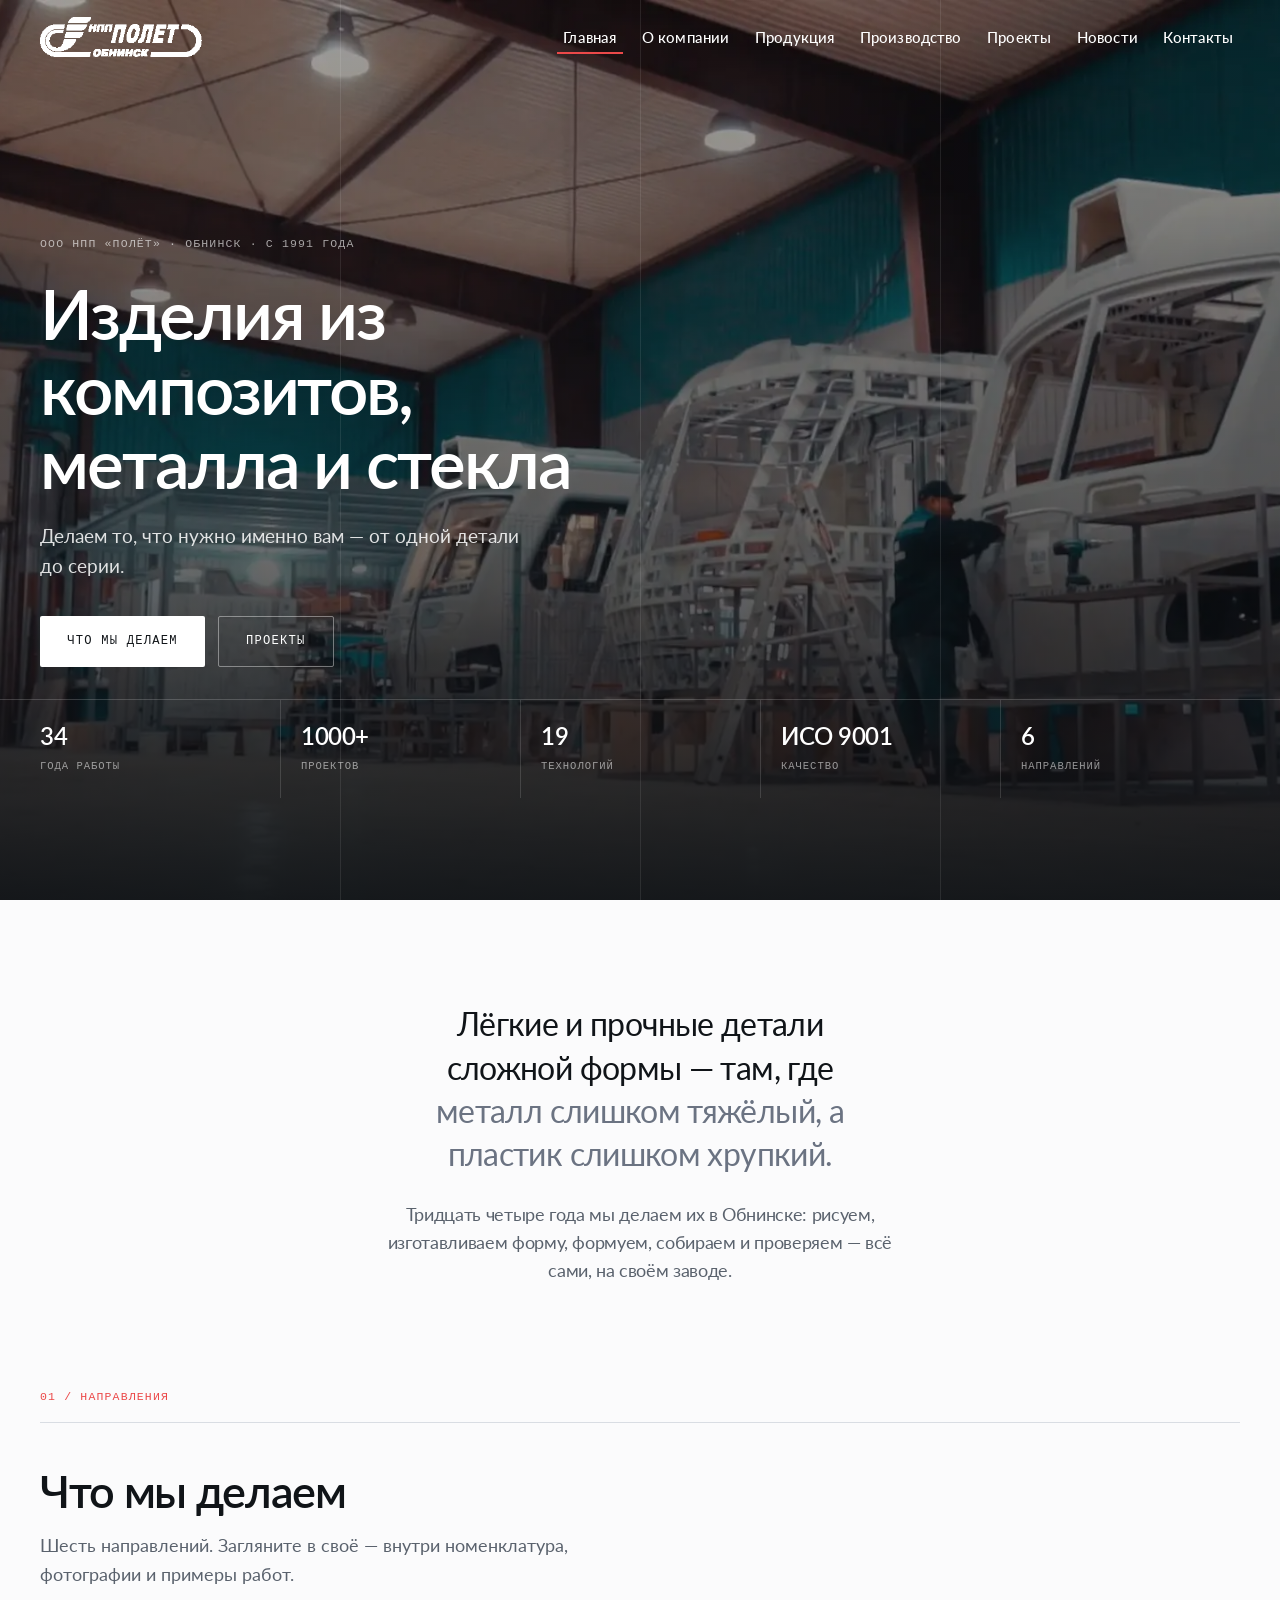
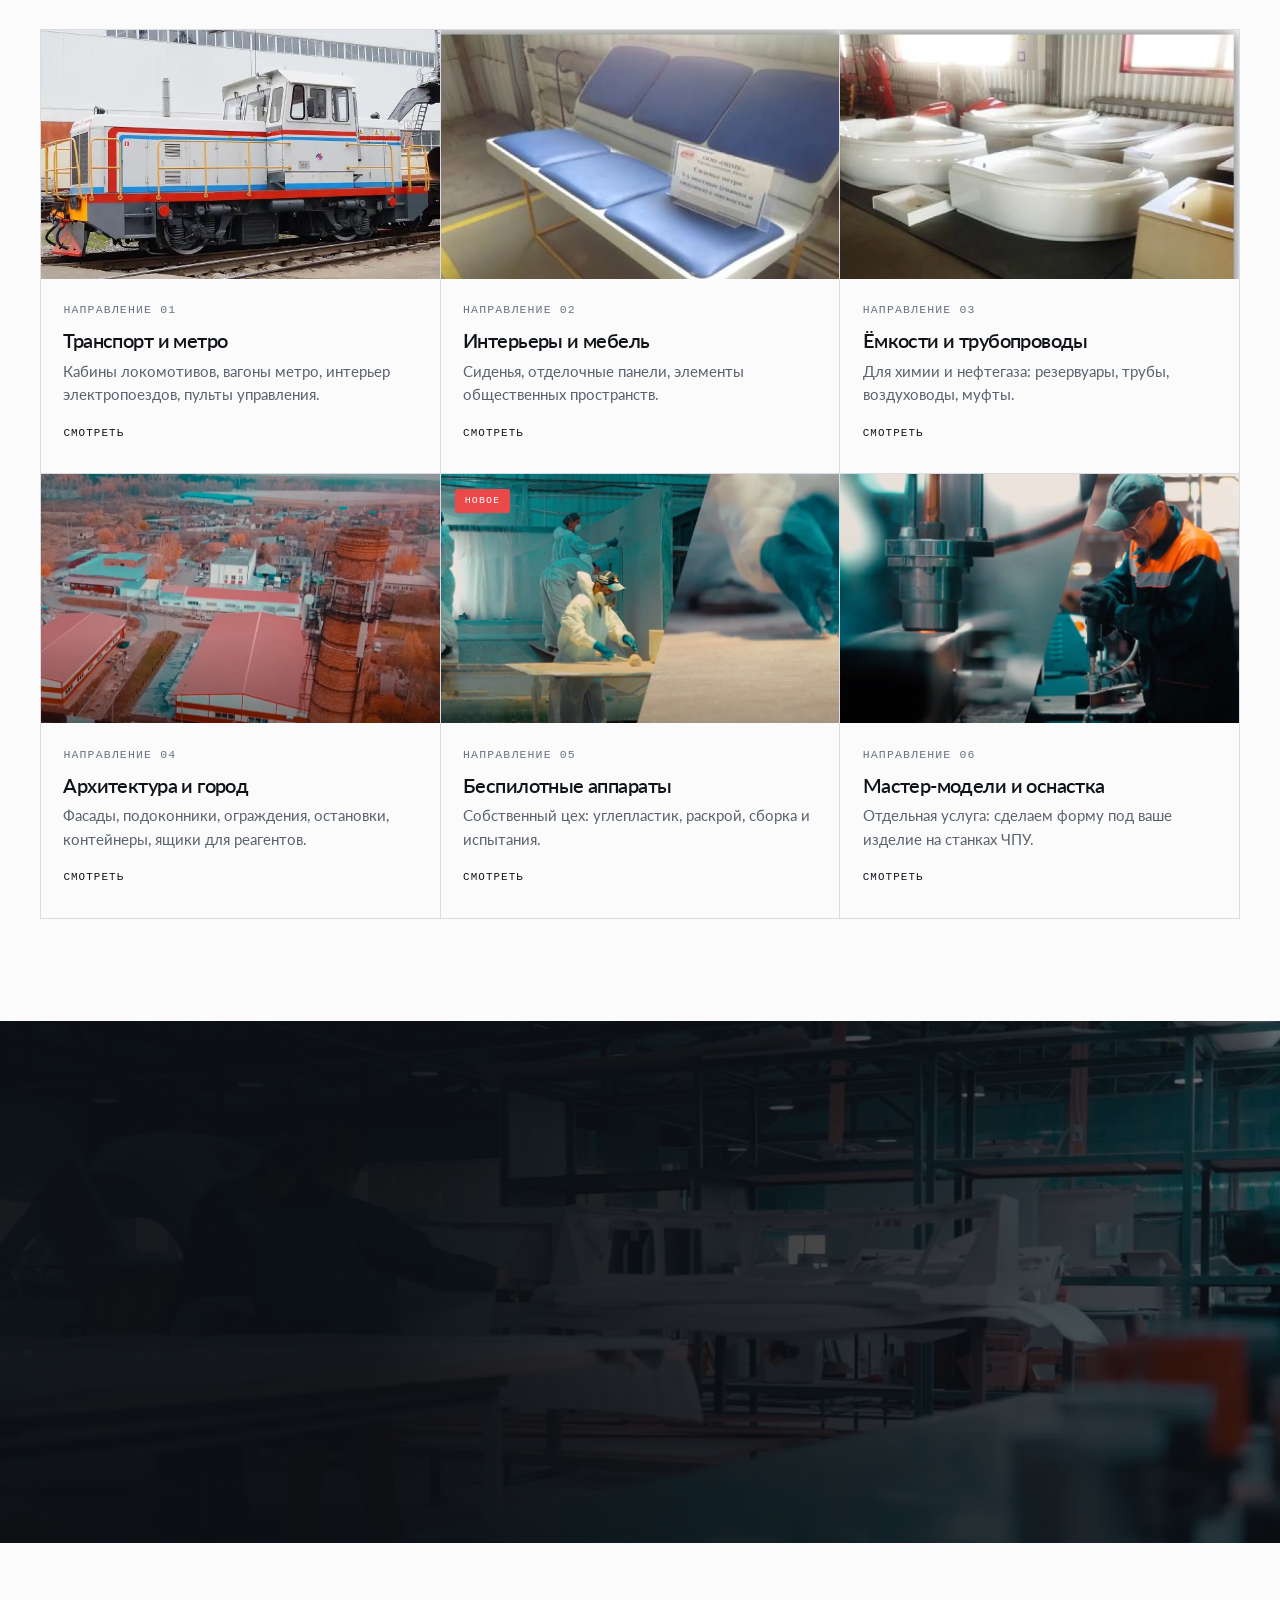
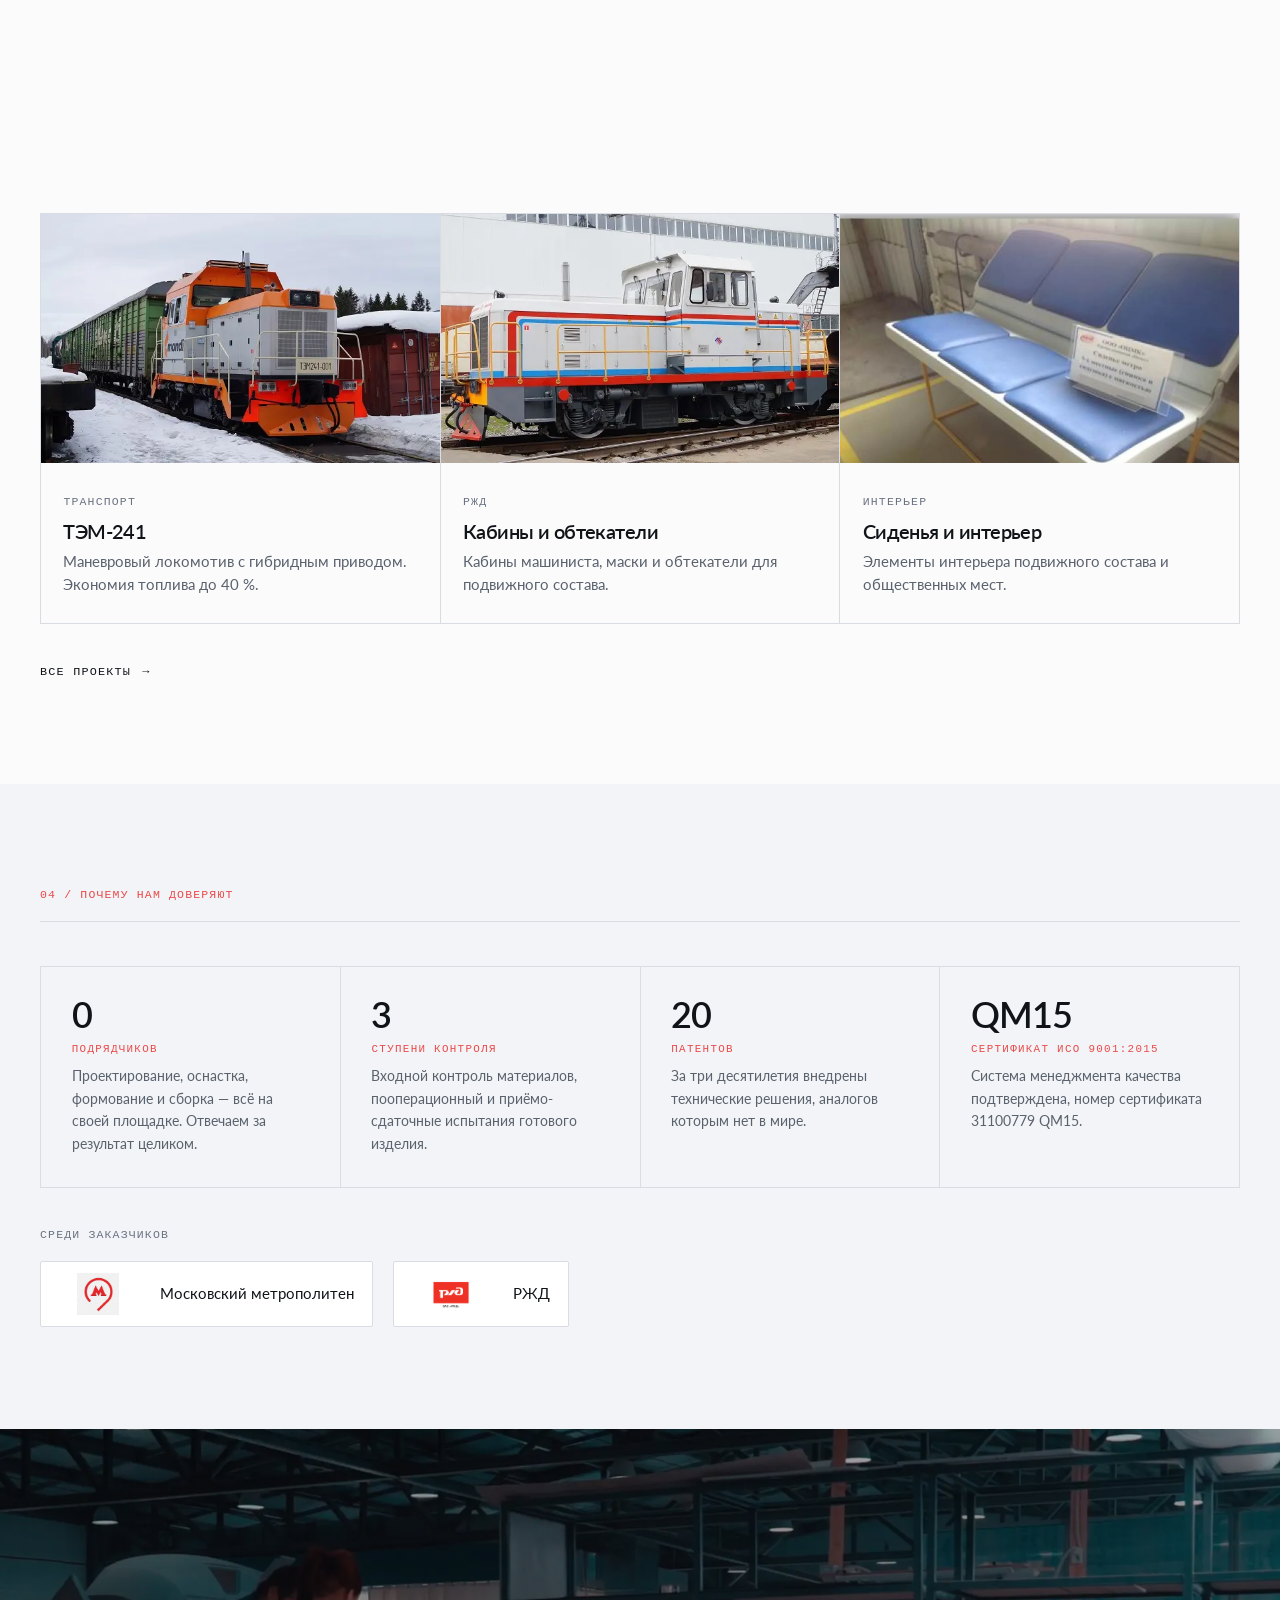
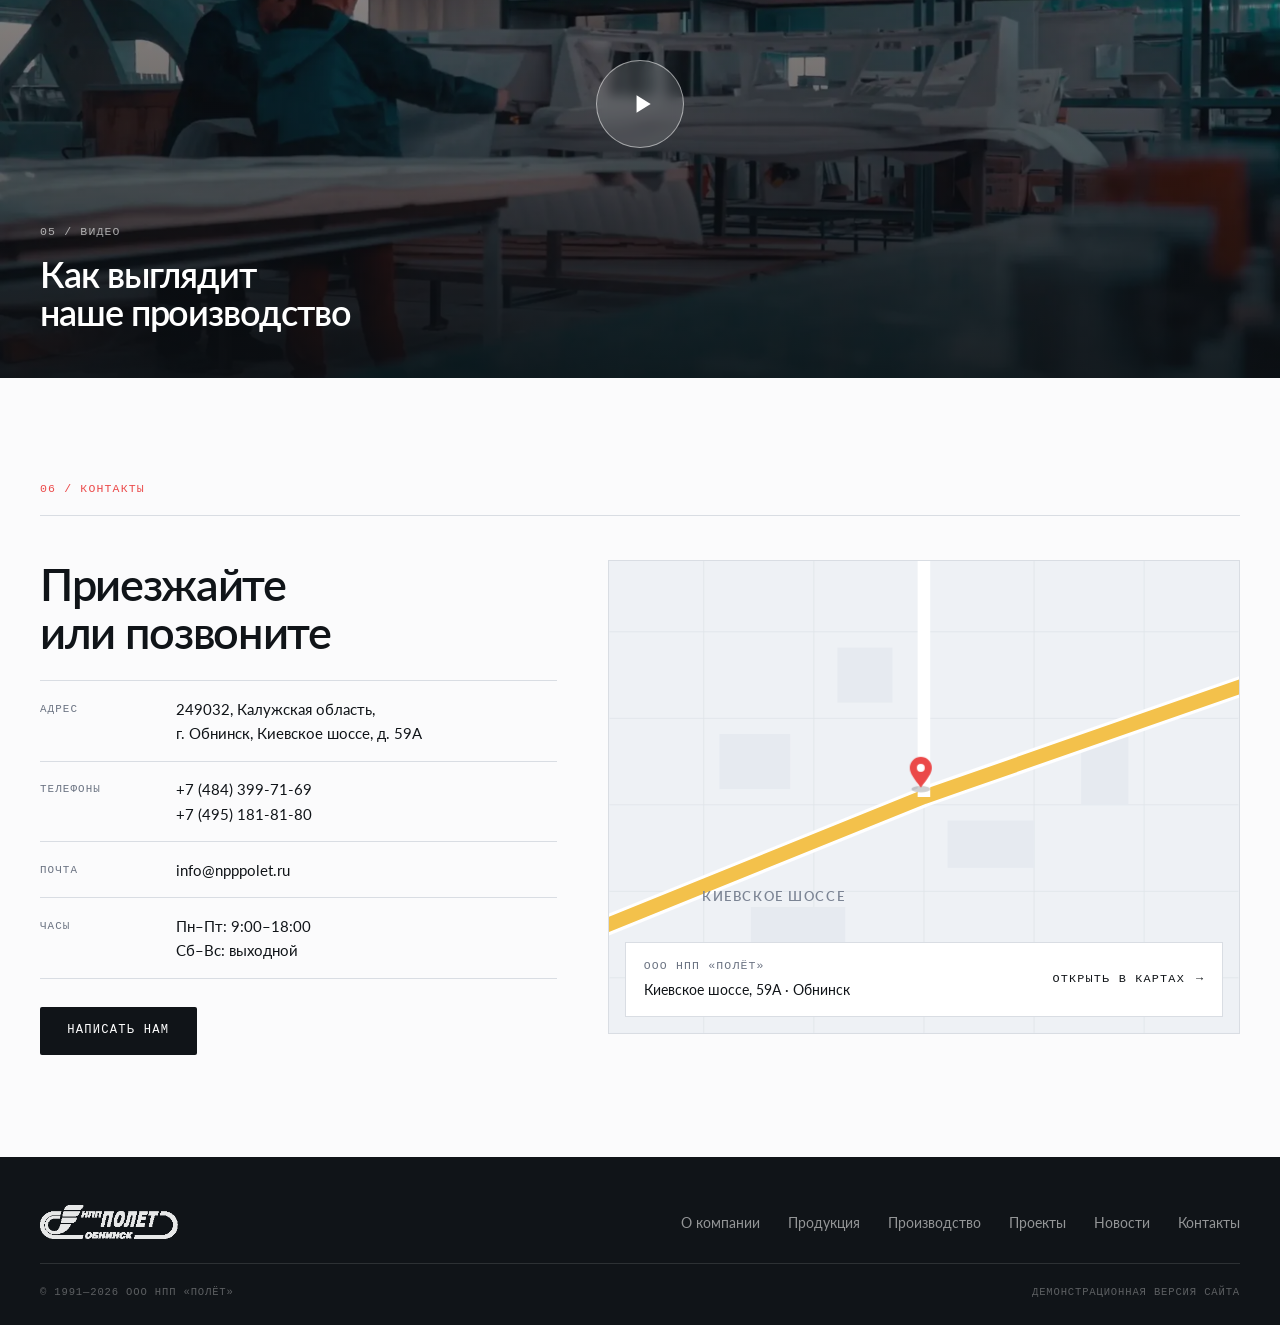
==== index.html @ 893010b5 "Демонстрационная версия сайта ГП «ПОЛЁТ» Семь статических страниц в едином визуальном языке: главная" ====
<!DOCTYPE html>
<html lang="ru">
<head>
<meta charset="UTF-8">
<meta name="viewport" content="width=device-width, initial-scale=1">
<title>ГП «ПОЛЁТ» — изделия из композитов, металла и стекла</title>
<meta name="description" content="ООО НПП «ПОЛЁТ», Обнинск. Разработка и производство изделий из композиционных материалов, металла и стекла с 1991 года. Полный цикл на собственной площадке, ИСО 9001:2015.">
<link rel="icon" href="assets/img/logo.png">
<link rel="stylesheet" href="site.css">
</head>
<body>

<header class="hdr">
    <div class="hdr-in">
        <a href="index.html" class="hdr-logo"><img src="assets/img/logo.png" alt="ПОЛЁТ"></a>
        <nav class="nav" aria-label="Основная навигация">
            <ul>
                <li><a href="index.html" class="is-active">Главная</a></li>
                <li><a href="about.html">О компании</a></li>
                <li><a href="catalog.html">Продукция</a></li>
                <li><a href="production.html">Производство</a></li>
                <li><a href="projects.html">Проекты</a></li>
                <li><a href="news.html">Новости</a></li>
                <li><a href="contacts.html">Контакты</a></li>
            </ul>
        </nav>
        <button class="burger" aria-label="Открыть меню" aria-expanded="false"><span></span><span></span><span></span></button>
    </div>
</header>
<nav class="mobile-nav" aria-label="Мобильная навигация">
    <a href="index.html" class="is-active">Главная</a>
    <a href="about.html">О компании</a>
    <a href="catalog.html">Продукция</a>
    <a href="production.html">Производство</a>
    <a href="projects.html">Проекты</a>
    <a href="news.html">Новости</a>
    <a href="contacts.html">Контакты</a>
</nav>

<!-- ПЕРВЫЙ ЭКРАН -->
<section class="hero">
    <div class="hero-media">
        <picture>
            <source srcset="img/shop-cabs@sm.webp" media="(max-width: 700px)" type="image/webp">
            <source srcset="img/shop-cabs.webp" type="image/webp">
            <img src="img/shop-cabs.jpg" alt="Цех ГП ПОЛЁТ: кабины локомотивов на сборке" width="1920" height="1009">
        </picture>
    </div>
    <div class="hero-grid" aria-hidden="true"><div class="shell"><i></i><i></i><i></i><i></i></div></div>

    <div class="shell hero-body">
        <span class="mono rv in">ООО НПП «ПОЛЁТ» · Обнинск · с 1991 года</span>
        <h1 class="rv in rv-1">Изделия из композитов, металла и стекла</h1>
        <p class="rv in rv-2">Делаем то, что нужно именно вам — от одной детали до серии.</p>
        <div class="hero-cta rv in rv-3">
            <a href="catalog.html" class="btn btn-w">Что мы делаем</a>
            <a href="projects.html" class="btn btn-wo">Проекты</a>
        </div>
    </div>

    <div class="spec">
        <div class="shell">
            <div class="spec-cell"><b>34</b><span>года работы</span></div>
            <div class="spec-cell"><b>1000+</b><span>проектов</span></div>
            <div class="spec-cell"><b>19</b><span>технологий</span></div>
            <div class="spec-cell"><b>ИСО 9001</b><span>качество</span></div>
            <div class="spec-cell"><b>6</b><span>направлений</span></div>
        </div>
    </div>
</section>

<!-- ВСТУПЛЕНИЕ -->
<section class="intro">
    <div class="shell">
        <p class="rv">Лёгкие и прочные детали сложной формы — там, где <em>металл слишком тяжёлый, а пластик слишком хрупкий.</em></p>
        <p class="sub rv rv-1">Тридцать четыре года мы делаем их в Обнинске: рисуем, изготавливаем форму, формуем, собираем и проверяем — всё сами, на своём заводе.</p>
    </div>
</section>

<!-- НАПРАВЛЕНИЯ -->
<section id="what" style="padding-top:0">
    <div class="shell">
        <div class="sec-label rv"><b>01 / НАПРАВЛЕНИЯ</b></div>
        <h2 class="h-sec rv">Что мы делаем</h2>
        <p class="lede rv rv-1" style="margin-bottom:clamp(1.75rem,3.5vw,2.5rem)">Шесть направлений. Загляните в своё — внутри номенклатура, фотографии и примеры работ.</p>

        <div class="tiles rv rv-2">
            <a href="catalog.html#transport" class="tile">
                <figure><img src="img/teplovoz2.webp" alt="Кабина локомотива" loading="lazy" width="600" height="399"></figure>
                <div class="body">
                    <span class="mono">Направление 01</span>
                    <h3>Транспорт и метро</h3>
                    <p>Кабины локомотивов, вагоны метро, интерьер электропоездов, пульты управления.</p>
                    <span class="go">Смотреть</span>
                </div>
            </a>

            <a href="catalog.html#interior" class="tile">
                <figure><img src="img/seats.webp" alt="Композитные сиденья" loading="lazy" width="1200" height="805"></figure>
                <div class="body">
                    <span class="mono">Направление 02</span>
                    <h3>Интерьеры и мебель</h3>
                    <p>Сиденья, отделочные панели, элементы общественных пространств.</p>
                    <span class="go">Смотреть</span>
                </div>
            </a>

            <a href="catalog.html#tanks" class="tile">
                <figure><img src="img/tanks.webp" alt="Ёмкости из стеклопластика" loading="lazy" width="1200" height="805"></figure>
                <div class="body">
                    <span class="mono">Направление 03</span>
                    <h3>Ёмкости и трубопроводы</h3>
                    <p>Для химии и нефтегаза: резервуары, трубы, воздуховоды, муфты.</p>
                    <span class="go">Смотреть</span>
                </div>
            </a>

            <a href="catalog.html#architecture" class="tile">
                <figure><img src="img/plant-aerial.webp" alt="Городская инфраструктура" loading="lazy" width="1920" height="1021"></figure>
                <div class="body">
                    <span class="mono">Направление 04</span>
                    <h3>Архитектура и город</h3>
                    <p>Фасады, подоконники, ограждения, остановки, контейнеры, ящики для реагентов.</p>
                    <span class="go">Смотреть</span>
                </div>
            </a>

            <a href="catalog.html#uav" class="tile">
                <figure>
                    <span class="tile-mark">Новое</span>
                    <img src="img/layup.webp" alt="Производство БПЛА из углепластика" loading="lazy" width="1920" height="1022">
                </figure>
                <div class="body">
                    <span class="mono">Направление 05</span>
                    <h3>Беспилотные аппараты</h3>
                    <p>Собственный цех: углепластик, раскрой, сборка и испытания.</p>
                    <span class="go">Смотреть</span>
                </div>
            </a>

            <a href="catalog.html#tooling" class="tile">
                <figure><img src="img/worker-cnc.webp" alt="Изготовление оснастки на станке ЧПУ" loading="lazy" width="1920" height="1029"></figure>
                <div class="body">
                    <span class="mono">Направление 06</span>
                    <h3>Мастер-модели и оснастка</h3>
                    <p>Отдельная услуга: сделаем форму под ваше изделие на станках ЧПУ.</p>
                    <span class="go">Смотреть</span>
                </div>
            </a>
        </div>
    </div>
</section>

<!-- ПРОИЗВОДСТВО -->
<section class="band">
    <div class="band-media"><img src="img/shop-wide.webp" alt="Производственный цех" loading="lazy" width="1920" height="1029"></div>
    <div class="shell">
        <span class="mono rv">02 / Производство</span>
        <h2 class="rv rv-1">Всё делаем сами, на одной площадке</h2>
        <p class="rv rv-2">От эскиза до готового изделия — без подрядчиков на промежуточных этапах. Поэтому за сроки и качество отвечаем целиком.</p>
        <div class="rv rv-3"><a href="production.html" class="btn btn-w">Как мы производим</a></div>
    </div>
</section>

<!-- ПРОЕКТЫ -->
<section id="projects">
    <div class="shell">
        <div class="sec-label rv"><b>03 / ПРОЕКТЫ</b></div>
        <h2 class="h-sec rv" style="margin-bottom:clamp(1.75rem,3.5vw,2.5rem)">Что уже сделано</h2>

        <div class="work rv rv-1">
            <a href="projects.html#tem241">
                <figure><img src="img/teplovoz.webp" alt="Маневровый тепловоз ТЭМ-241" loading="lazy" width="600" height="399"></figure>
                <div class="body"><span class="mono">Транспорт</span><h3>ТЭМ-241</h3><p>Маневровый локомотив с гибридным приводом. Экономия топлива до 40 %.</p></div>
            </a>
            <a href="projects.html#cabins">
                <figure><img src="img/teplovoz2.webp" alt="Кабина машиниста" loading="lazy" width="600" height="399"></figure>
                <div class="body"><span class="mono">РЖД</span><h3>Кабины и обтекатели</h3><p>Кабины машиниста, маски и обтекатели для подвижного состава.</p></div>
            </a>
            <a href="projects.html#interior">
                <figure><img src="img/seats.webp" alt="Сиденья и интерьер" loading="lazy" width="1200" height="805"></figure>
                <div class="body"><span class="mono">Интерьер</span><h3>Сиденья и интерьер</h3><p>Элементы интерьера подвижного состава и общественных мест.</p></div>
            </a>
        </div>

        <div style="margin-top:2rem" class="rv rv-2"><a href="projects.html" class="arrow-link">Все проекты <span class="a">→</span></a></div>
    </div>
</section>

<!-- ДОВЕРИЕ -->
<section class="trust">
    <div class="shell">
        <div class="sec-label rv"><b>04 / ПОЧЕМУ НАМ ДОВЕРЯЮТ</b></div>
        <div class="trust-grid rv rv-1">
            <div class="trust-item">
                <b>0</b>
                <h4>подрядчиков</h4>
                <p>Проектирование, оснастка, формование и сборка — всё на своей площадке. Отвечаем за результат целиком.</p>
            </div>
            <div class="trust-item">
                <b>3</b>
                <h4>ступени контроля</h4>
                <p>Входной контроль материалов, пооперационный и приёмо-сдаточные испытания готового изделия.</p>
            </div>
            <div class="trust-item">
                <b>20</b>
                <h4>патентов</h4>
                <p>За три десятилетия внедрены технические решения, аналогов которым нет в мире.</p>
            </div>
            <div class="trust-item">
                <b>QM15</b>
                <h4>сертификат ИСО 9001:2015</h4>
                <p>Система менеджмента качества подтверждена, номер сертификата 31100779 QM15.</p>
            </div>
        </div>

        <div class="partners rv rv-2">
            <span class="mono">Среди заказчиков</span>
            <div class="partner"><img src="assets/img/metro.jpeg" alt="Московский метрополитен"><span>Московский метрополитен</span></div>
            <div class="partner"><img src="assets/img/rjdlogo.png" alt="РЖД"><span>РЖД</span></div>
        </div>
    </div>
</section>

<!-- ВИДЕО -->
<section class="reel" id="reel">
    <div class="reel-frame">
        <img src="img/shop-wide.webp" alt="Производственный цех ГП ПОЛЁТ" loading="lazy" width="1920" height="1029">
    </div>
    <div class="reel-body">
        <div class="shell">
            <span class="mono">05 / Видео</span>
            <h2>Как выглядит наше производство</h2>
        </div>
    </div>
    <button class="reel-play" id="reelPlay" aria-label="Смотреть видео о производстве">
        <i><svg viewBox="0 0 24 24" aria-hidden="true"><path d="M7 4v16l13-8z"/></svg></i>
    </button>
</section>

<!-- КОНТАКТЫ -->
<section id="contacts">
    <div class="shell">
        <div class="sec-label rv"><b>06 / КОНТАКТЫ</b></div>
        <div class="contacts-grid">
            <div class="rv">
                <h2 class="h-sec" style="margin-bottom:1.5rem">Приезжайте<br>или позвоните</h2>
                <dl class="contact-list">
                    <div class="contact-row"><dt>Адрес</dt><dd>249032, Калужская область,<br>г. Обнинск, Киевское шоссе, д. 59А</dd></div>
                    <div class="contact-row"><dt>Телефоны</dt><dd><a href="tel:+74843997169">+7 (484) 399-71-69</a><br><a href="tel:+74951818180">+7 (495) 181-81-80</a></dd></div>
                    <div class="contact-row"><dt>Почта</dt><dd><a href="mailto:info@npppolet.ru">info@npppolet.ru</a></dd></div>
                    <div class="contact-row"><dt>Часы</dt><dd>Пн–Пт: 9:00–18:00<br>Сб–Вс: выходной</dd></div>
                </dl>
                <a href="contacts.html" class="btn btn-k">Написать нам</a>
            </div>

            <div class="map rv rv-1">
                <svg viewBox="0 0 800 600" role="img" aria-label="Схема проезда: Обнинск, Киевское шоссе, 59А">
                    <rect width="800" height="600" fill="#eef1f5"/>
                    <g stroke="#dfe4ea" stroke-width="1">
                        <path d="M0 90h800M0 200h800M0 310h800M0 420h800M0 530h800"/>
                        <path d="M120 0v600M260 0v600M400 0v600M540 0v600M680 0v600"/>
                    </g>
                    <g fill="#e6eaf0">
                        <rect x="140" y="220" width="90" height="70"/>
                        <rect x="290" y="110" width="70" height="70"/>
                        <rect x="430" y="330" width="110" height="60"/>
                        <rect x="600" y="220" width="60" height="90"/>
                        <rect x="180" y="440" width="120" height="60"/>
                    </g>
                    <path d="M-20 470 L 400 300 L 830 150" fill="none" stroke="#ffffff" stroke-width="26"/>
                    <path d="M-20 470 L 400 300 L 830 150" fill="none" stroke="#f3c14b" stroke-width="18"/>
                    <path d="M400 0 L 400 300" fill="none" stroke="#ffffff" stroke-width="16"/>
                    <text x="118" y="432" fill="#7b8494" font-family="Lato, Arial, sans-serif" font-size="16" font-weight="600" letter-spacing="2">КИЕВСКОЕ ШОССЕ</text>
                    <g transform="translate(396,286)">
                        <g class="map-pin">
                            <ellipse cx="0" cy="4" rx="12" ry="4" fill="rgba(16,20,24,.2)"/>
                            <path d="M0 2C-9-10-14-16-14-23a14 14 0 1 1 28 0c0 7-5 13-14 25z" fill="#eb4949"/>
                            <circle cx="0" cy="-23" r="5" fill="#fff"/>
                        </g>
                    </g>
                </svg>

                <div class="map-card">
                    <p>
                        <span class="mono">ООО НПП «ПОЛЁТ»</span>
                        Киевское шоссе, 59А · Обнинск
                    </p>
                    <a class="arrow-link" href="https://yandex.ru/maps/?text=Обнинск%20Киевское%20шоссе%2059А" target="_blank" rel="noopener">Открыть в картах <span class="a">→</span></a>
                </div>
            </div>
        </div>
    </div>
</section>

<footer class="foot">
    <div class="shell">
        <div class="foot-top">
            <a href="index.html" class="foot-logo"><img src="assets/img/logo.png" alt="ПОЛЁТ"></a>
            <nav class="foot-nav">
                <a href="about.html">О компании</a>
                <a href="catalog.html">Продукция</a>
                <a href="production.html">Производство</a>
                <a href="projects.html">Проекты</a>
                <a href="news.html">Новости</a>
                <a href="contacts.html">Контакты</a>
            </nav>
        </div>
        <div class="foot-bottom">
            <span>© 1991—2026 ООО НПП «ПОЛЁТ»</span>
            <span>Демонстрационная версия сайта</span>
        </div>
    </div>
</footer>

<script src="site.js"></script>
</body>
</html>
---- site.css ----
/* ==========================================================================
   ГП «ПОЛЁТ» — общие стили сайта
   Визуальный язык варианта D/F: светлая бумага, моноширинные подписи,
   линии в один пиксель вместо теней, чертёжная сетка поверх фотографий.
   ========================================================================== */

/* --- Шрифты локально, без Google Fonts --------------------------------- */
@font-face {
    font-family: 'Lato';
    src: url('assets/fonts/Lato-Regular.ttf') format('truetype');
    font-weight: 400;
    font-display: swap;
}
@font-face {
    font-family: 'Lato';
    src: url('assets/fonts/Lato-Medium.ttf') format('truetype');
    font-weight: 500;
    font-display: swap;
}
@font-face {
    font-family: 'Lato';
    src: url('assets/fonts/Lato-SemiBold.ttf') format('truetype');
    font-weight: 600;
    font-display: swap;
}

/* --- Токены ------------------------------------------------------------- */
:root {
    --ink:     #101418;
    --ink-2:   #5a626d;
    --ink-3:   #6b7382;
    --line:    #d9dde3;
    --line-2:  #eceef2;
    --paper:   #fbfbfc;
    --paper-2: #f2f4f7;
    --blue:    #0058b0;
    --red:     #eb4949;

    --mono: ui-monospace, 'SF Mono', 'Cascadia Mono', Consolas, 'Liberation Mono', monospace;
    --gap:   clamp(4rem, 8vw, 7rem);
    --shell: 1320px;
    --header-h: 76px;
}

/* --- Сброс -------------------------------------------------------------- */
*, *::before, *::after { margin: 0; padding: 0; box-sizing: border-box; }

html { -webkit-text-size-adjust: 100%; scroll-behavior: smooth; scroll-padding-top: calc(var(--header-h) + 1rem); }

body {
    font-family: 'Lato', -apple-system, 'Segoe UI', sans-serif;
    line-height: 1.6;
    color: var(--ink-2);
    background: var(--paper);
    overflow-x: hidden;
    -webkit-font-smoothing: antialiased;
}

img, svg, video { display: block; max-width: 100%; }
ul, ol { list-style: none; }
a { text-decoration: none; color: inherit; }
button, input, textarea, select { font: inherit; color: inherit; }
button { background: none; border: none; cursor: pointer; }

h1, h2, h3, h4 {
    font-family: 'Lato', -apple-system, 'Segoe UI', sans-serif;
    color: var(--ink); font-weight: 600; line-height: 1.08; letter-spacing: -.03em;
    overflow-wrap: break-word; hyphens: auto; text-wrap: balance;
}

:focus-visible { outline: 2px solid var(--blue); outline-offset: 3px; }

.shell { width: 100%; max-width: var(--shell); margin: 0 auto; padding: 0 clamp(1.25rem, 4vw, 2.5rem); }
.shell-narrow { max-width: 860px; }
section { padding: var(--gap) 0; }

/* --- Мелкие подписи ----------------------------------------------------- */
.mono { font-family: var(--mono); font-size: .72rem; letter-spacing: .1em; text-transform: uppercase; color: var(--ink-3); }

.sec-label {
    display: flex; align-items: center; gap: 1rem;
    padding-bottom: 1rem; margin-bottom: clamp(1.75rem,3.5vw,2.75rem);
    border-bottom: 1px solid var(--line);
}
.sec-label b { font-family: var(--mono); font-size: .72rem; letter-spacing: .1em; color: var(--red); font-weight: 400; }
.sec-label::after { content: ''; flex: 1; }

.h-sec { font-size: clamp(1.8rem, 3.5vw, 2.9rem); margin-bottom: 1rem; }
.lede { font-size: clamp(1.02rem, 1.4vw, 1.2rem); line-height: 1.6; max-width: 56ch; }

/* ==========================================================================
   Шапка
   ========================================================================== */
.hdr {
    position: fixed; inset: 0 0 auto 0; height: var(--header-h); z-index: 100;
    display: flex; align-items: center; color: #fff;
    border-bottom: 1px solid transparent;
    transition: background-color .35s ease, border-color .35s ease, color .35s ease;
}
.hdr-in {
    width: 100%; max-width: 1440px; margin: 0 auto;
    padding: 0 clamp(1.25rem, 4vw, 2.5rem);
    display: flex; align-items: center; justify-content: space-between; gap: 1.5rem;
}
.hdr-logo img { height: 40px; width: auto; filter: brightness(0) invert(1); transition: filter .35s ease; }

.hdr.is-stuck { color: var(--ink); background: rgba(251,251,252,.95); backdrop-filter: blur(14px); border-bottom-color: var(--line); }
.hdr.is-stuck .hdr-logo img { filter: none; }
.hdr.is-stuck .nav a:hover, .hdr.is-stuck .nav a.is-active { color: var(--blue); }

/* Страницы с белым фоном вверху: шапка сразу тёмная */
.hdr.is-solid { color: var(--ink); background: rgba(251,251,252,.95); backdrop-filter: blur(14px); border-bottom-color: var(--line); }
.hdr.is-solid .hdr-logo img { filter: none; }
.hdr.is-solid .nav a:hover, .hdr.is-solid .nav a.is-active { color: var(--blue); }

.nav ul { display: flex; align-items: center; gap: clamp(.15rem, 1vw, .9rem); }
.nav a {
    position: relative; display: block; padding: .75rem .4rem;
    font-size: .92rem; font-weight: 500; letter-spacing: .01em;
    overflow: hidden; transition: color .25s ease;
}
/* Фирменная деталь: красная линия выезжает слева направо */
.nav a::after {
    content: ''; position: absolute; left: 0; bottom: .45rem;
    width: 100%; height: 2px; background: var(--red);
    transform: translateX(-101%);
    transition: transform .3s cubic-bezier(.25,.46,.45,.94);
}
.nav a:hover::after, .nav a.is-active::after { transform: translateX(0); }

.burger { display: none; width: 42px; height: 42px; flex-direction: column; justify-content: center; align-items: center; gap: 5px; }
.burger span { display: block; width: 22px; height: 2px; background: currentColor; transition: transform .3s ease, opacity .3s ease; }
.burger[aria-expanded="true"] span:nth-child(1) { transform: translateY(7px) rotate(45deg); }
.burger[aria-expanded="true"] span:nth-child(2) { opacity: 0; }
.burger[aria-expanded="true"] span:nth-child(3) { transform: translateY(-7px) rotate(-45deg); }

.mobile-nav {
    position: fixed; inset: var(--header-h) 0 auto 0; z-index: 99;
    background: var(--paper); border-bottom: 1px solid var(--line);
    padding: 1rem clamp(1.25rem,4vw,2.5rem) 1.5rem;
    display: none;
}
.mobile-nav.is-open { display: block; }
.mobile-nav a { display: block; padding: .85rem 0; border-bottom: 1px solid var(--line-2); color: var(--ink); font-weight: 500; }
.mobile-nav a:last-child { border-bottom: 0; }
.mobile-nav a.is-active { color: var(--blue); }

@media (max-width: 1040px) {
    .nav { display: none; }
    .burger { display: flex; }
}

/* ==========================================================================
   Кнопки и ссылки
   ========================================================================== */
.btn {
    display: inline-flex; align-items: center; gap: .7rem;
    padding: .9rem 1.7rem; font-family: var(--mono); font-size: .76rem;
    letter-spacing: .1em; text-transform: uppercase; border-radius: 2px;
    transition: background-color .25s ease, color .25s ease, border-color .25s ease;
}
.btn-k  { background: var(--ink); color: #fff; }
.btn-k:hover  { background: var(--blue); }
.btn-o  { color: var(--ink); border: 1px solid var(--line); }
.btn-o:hover  { border-color: var(--ink); }
.btn-w  { background: #fff; color: var(--ink); }
.btn-w:hover  { background: var(--blue); color: #fff; }
.btn-wo { color: #fff; border: 1px solid rgba(255,255,255,.4); }
.btn-wo:hover { border-color: #fff; background: rgba(255,255,255,.12); }

.arrow-link { display: inline-flex; align-items: center; gap: .7rem; font-family: var(--mono); font-size: .74rem; letter-spacing: .1em; text-transform: uppercase; color: var(--ink); }
.arrow-link .a { transition: transform .35s cubic-bezier(.25,.46,.45,.94); }
.arrow-link:hover { color: var(--blue); }
.arrow-link:hover .a { transform: translateX(6px); }

/* ==========================================================================
   Первый экран главной
   ========================================================================== */
.hero { position: relative; min-height: 100vh; display: flex; flex-direction: column; justify-content: flex-end; color: #fff; }
.hero-media { position: absolute; inset: 0; overflow: hidden; }
.hero-media img { width: 100%; height: 100%; object-fit: cover; }
.hero-media::after { content: ''; position: absolute; inset: 0; background: linear-gradient(to top, rgba(12,16,20,.92) 0%, rgba(12,16,20,.5) 45%, rgba(12,16,20,.32) 100%); }

/* Разметочная сетка поверх фото — чертёжный приём */
.hero-grid { position: absolute; inset: 0; pointer-events: none; }
.hero-grid .shell { height: 100%; display: grid; grid-template-columns: repeat(4, 1fr); }
.hero-grid i { border-left: 1px solid rgba(255,255,255,.09); }
.hero-grid i:first-child { border-left: 0; }

.hero-body { position: relative; padding-bottom: 2rem; }
.hero-body .mono { color: rgba(255,255,255,.62); display: block; margin-bottom: 1.5rem; }
.hero h1 { color: #fff; font-size: clamp(2rem, 5.4vw, 4.6rem); max-width: 18ch; margin-bottom: 1.3rem; }
.hero p { color: rgba(255,255,255,.85); max-width: 46ch; margin-bottom: 2.2rem; font-size: clamp(1rem,1.45vw,1.18rem); }
.hero-cta { display: flex; flex-wrap: wrap; gap: .8rem; }

.spec { position: relative; border-top: 1px solid rgba(255,255,255,.18); }
.spec .shell { display: grid; grid-template-columns: repeat(auto-fit, minmax(145px,1fr)); }
.spec-cell { padding: 1.4rem 1.25rem; border-left: 1px solid rgba(255,255,255,.14); }
.spec-cell:first-child { border-left: 0; padding-left: 0; }
.spec-cell b { display: block; font-size: 1.5rem; font-weight: 600; color: #fff; letter-spacing: -.02em; line-height: 1.15; }
.spec-cell span { font-family: var(--mono); font-size: .66rem; letter-spacing: .09em; text-transform: uppercase; color: rgba(255,255,255,.55); }

/* ==========================================================================
   Шапка внутренней страницы
   ========================================================================== */
.page-head { padding: calc(var(--header-h) + clamp(3rem,6vw,5rem)) 0 clamp(2.5rem,5vw,4rem); border-bottom: 1px solid var(--line); }
.page-head .crumbs { margin-bottom: 1.25rem; }
.page-head .crumbs a:hover { color: var(--blue); }
.page-head h1 { font-size: clamp(2rem, 4.6vw, 3.6rem); max-width: 20ch; margin-bottom: 1.1rem; }
.page-head p { font-size: clamp(1.02rem,1.4vw,1.2rem); max-width: 60ch; }

/* ==========================================================================
   Вступление
   ========================================================================== */
.intro { text-align: center; }
.intro p { font-size: clamp(1.25rem, 2.5vw, 2rem); line-height: 1.35; letter-spacing: -.02em; color: var(--ink); max-width: 24ch; margin: 0 auto; font-weight: 400; }
.intro p em { font-style: normal; color: var(--ink-3); }
.intro .sub { font-size: clamp(1rem,1.4vw,1.1rem); color: var(--ink-2); max-width: 52ch; margin: 1.6rem auto 0; line-height: 1.6; }

/* ==========================================================================
   Плитки направлений
   ========================================================================== */
.tiles { display: grid; grid-template-columns: repeat(3, 1fr); gap: 1px; background: var(--line); border: 1px solid var(--line); }
@media (max-width: 1000px) { .tiles { grid-template-columns: repeat(2, 1fr); } }
@media (max-width: 640px)  { .tiles { grid-template-columns: 1fr; } }
.tile { background: var(--paper); display: flex; flex-direction: column; position: relative; transition: background-color .3s ease; }
.tile:hover { background: #fff; }
.tile figure { aspect-ratio: 16/10; overflow: hidden; background: var(--line-2); position: relative; }
.tile img { width: 100%; height: 100%; object-fit: cover; transition: transform .8s cubic-bezier(.22,.61,.36,1); }
.tile:hover img { transform: scale(1.05); }
.tile-mark { position: absolute; top: .9rem; left: .9rem; z-index: 1; font-family: var(--mono); font-size: .62rem; letter-spacing: .12em; text-transform: uppercase; color: #fff; background: var(--red); padding: .28rem .6rem; border-radius: 2px; }
.tile .body { padding: 1.4rem 1.4rem 1.6rem; flex: 1; display: flex; flex-direction: column; }
.tile h3 { font-size: 1.22rem; margin: .65rem 0 .55rem; }
.tile p { font-size: .92rem; flex: 1; margin-bottom: 1.1rem; }
/* overflow:hidden обязателен: без него уехавшая влево линия вылезает за карточку */
.tile .go { font-family: var(--mono); font-size: .68rem; letter-spacing: .1em; text-transform: uppercase; color: var(--ink); position: relative; padding-bottom: .35rem; align-self: flex-start; overflow: hidden; }
.tile .go::after { content: ''; position: absolute; left: 0; bottom: 0; width: 100%; height: 1.5px; background: var(--red); transform: translateX(-101%); transition: transform .4s cubic-bezier(.25,.46,.45,.94); }
.tile:hover .go::after { transform: translateX(0); }

/* ==========================================================================
   Полоса с фотографией
   ========================================================================== */
.band { position: relative; overflow: hidden; padding: 0; color: #fff; }
.band-media { position: absolute; inset: 0; }
.band-media img { width: 100%; height: 100%; object-fit: cover; }
.band-media::after { content: ''; position: absolute; inset: 0; background: linear-gradient(to right, rgba(12,16,20,.95) 28%, rgba(12,16,20,.5)); }
.band .shell { position: relative; padding-block: clamp(4rem, 8vw, 7rem); }
.band .mono { color: rgba(255,255,255,.6); display: block; margin-bottom: 1.2rem; }
.band h2 { color: #fff; font-size: clamp(1.8rem, 3.4vw, 2.8rem); max-width: 16ch; margin-bottom: 1.2rem; }
.band p { color: rgba(255,255,255,.8); max-width: 46ch; margin-bottom: 2rem; font-size: clamp(1rem,1.4vw,1.15rem); }

/* ==========================================================================
   Карточки проектов
   ========================================================================== */
.work { display: grid; grid-template-columns: repeat(3, 1fr); gap: 1px; background: var(--line); border: 1px solid var(--line); }
@media (max-width: 1000px) { .work { grid-template-columns: repeat(2, 1fr); } }
@media (max-width: 640px)  { .work { grid-template-columns: 1fr; } }
.work > a, .work > article { background: var(--paper); display: flex; flex-direction: column; transition: background-color .3s ease; }
.work > a:hover { background: #fff; }
.work figure { aspect-ratio: 16/10; overflow: hidden; background: var(--line-2); }
.work img { width: 100%; height: 100%; object-fit: cover; transition: transform .8s cubic-bezier(.22,.61,.36,1); }
.work > a:hover img { transform: scale(1.05); }
.work .body { padding: 1.4rem 1.4rem 1.6rem; }
.work h3 { font-size: 1.22rem; margin: .6rem 0 .5rem; }
.work p { font-size: .92rem; }

/* ==========================================================================
   Доверие
   ========================================================================== */
.trust { background: var(--paper-2); }
.trust-grid { display: grid; grid-template-columns: repeat(4, 1fr); gap: 1px; background: var(--line); border: 1px solid var(--line); }
@media (max-width: 900px) { .trust-grid { grid-template-columns: repeat(2, 1fr); } }
@media (max-width: 520px) { .trust-grid { grid-template-columns: 1fr; } }
.trust-item { background: var(--paper-2); padding: clamp(1.5rem,2.4vw,2rem); }
.trust-item b { display: block; font-size: clamp(1.7rem,2.8vw,2.4rem); font-weight: 600; color: var(--ink); letter-spacing: -.03em; line-height: 1; margin-bottom: .7rem; }
.trust-item h4 { font-family: var(--mono); font-size: .68rem; letter-spacing: .12em; text-transform: uppercase; color: var(--red); font-weight: 400; margin-bottom: .55rem; }
.trust-item p { font-size: .89rem; }

.partners { display: flex; flex-wrap: wrap; align-items: center; gap: 1.25rem; margin-top: clamp(1.75rem,3vw,2.5rem); }
.partners .mono { width: 100%; margin-bottom: -.25rem; }
.partner { display: flex; align-items: center; gap: 1rem; padding: .7rem 1.1rem .7rem .7rem; background: #fff; border: 1px solid var(--line); border-radius: 2px; }
.partner img { width: 92px; height: 42px; object-fit: contain; }
.partner span { font-size: .92rem; color: var(--ink); }

/* ==========================================================================
   Видео
   ========================================================================== */
.reel { padding: 0; position: relative; background: var(--ink); }
/* min-height вместе с aspect-ratio растягивает блок в ШИРИНУ и даёт
   горизонтальную прокрутку — на узких экранах меняем сами пропорции. */
.reel-frame { position: relative; width: 100%; aspect-ratio: 21/9; overflow: hidden; }
@media (max-width: 800px) { .reel-frame { aspect-ratio: 4/3; } }
.reel-frame img, .reel-frame video { position: absolute; inset: 0; width: 100%; height: 100%; object-fit: cover; }
.reel-frame::after { content: ''; position: absolute; inset: 0; background: linear-gradient(to top, rgba(12,16,20,.8), rgba(12,16,20,.25)); pointer-events: none; }
.reel-body { position: absolute; inset: auto 0 0 0; padding-block: clamp(1.75rem,3.5vw,3rem); z-index: 2; color: #fff; }
.reel-body .mono { color: rgba(255,255,255,.62); display: block; margin-bottom: .9rem; }
.reel-body h2 { color: #fff; font-size: clamp(1.5rem,2.8vw,2.3rem); max-width: 18ch; }
.reel-play { position: absolute; inset: 0; z-index: 3; display: flex; align-items: center; justify-content: center; }
.reel-play i {
    width: clamp(64px, 7vw, 88px); aspect-ratio: 1; border-radius: 50%;
    background: rgba(255,255,255,.14); border: 1px solid rgba(255,255,255,.5);
    backdrop-filter: blur(6px);
    display: flex; align-items: center; justify-content: center;
    transition: background-color .3s ease, transform .3s cubic-bezier(.25,.46,.45,.94);
}
.reel-play:hover i { background: #fff; transform: scale(1.06); }
.reel-play svg { width: 26px; height: 26px; fill: #fff; margin-left: 4px; transition: fill .3s ease; }
.reel-play:hover svg { fill: var(--ink); }
.reel-note { position: absolute; inset: auto 0 0 0; z-index: 4; text-align: center; padding: 1rem 1.25rem; background: rgba(12,16,20,.88); color: #fff; font-size: .9rem; backdrop-filter: blur(8px); }

/* ==========================================================================
   Контакты и карта
   ========================================================================== */
.contacts-grid { display: grid; grid-template-columns: minmax(0,.9fr) minmax(0,1.1fr); gap: clamp(1.5rem,4vw,3.5rem); align-items: start; }
@media (max-width: 860px) { .contacts-grid { grid-template-columns: 1fr; } }
.contact-list { margin-bottom: 1.75rem; }
.contact-row { display: grid; grid-template-columns: 7.5rem 1fr; gap: 1rem; padding: .95rem 0; border-top: 1px solid var(--line); font-size: .96rem; }
.contact-row:last-of-type { border-bottom: 1px solid var(--line); }
.contact-row dt { font-family: var(--mono); font-size: .68rem; letter-spacing: .1em; text-transform: uppercase; color: var(--ink-3); padding-top: .25rem; }
.contact-row dd { color: var(--ink); }
.contact-row a:hover { color: var(--blue); }
@media (max-width: 520px) { .contact-row { grid-template-columns: 1fr; gap: .3rem; } }

.map { position: relative; width: 100%; aspect-ratio: 4/3; border: 1px solid var(--line); background: #eef1f5; overflow: hidden; }
@media (max-width: 520px) { .map { aspect-ratio: 3/4; } }
.map svg { position: absolute; inset: 0; width: 100%; height: 100%; }
.map-card {
    position: absolute; left: 1rem; bottom: 1rem; right: 1rem;
    display: flex; flex-wrap: wrap; align-items: center; justify-content: space-between; gap: .9rem;
    background: #fff; border: 1px solid var(--line); padding: .9rem 1.1rem;
}
.map-card p { font-size: .88rem; color: var(--ink); }
.map-card .mono { display: block; margin-bottom: .2rem; }
.map-pin { animation: drop .6s cubic-bezier(.22,.61,.36,1) both; }
@keyframes drop { from { transform: translateY(-16px); opacity: 0 } to { transform: none; opacity: 1 } }

/* ==========================================================================
   Текстовые страницы
   ========================================================================== */
.prose { max-width: 68ch; }
.prose p { margin-bottom: 1.15rem; font-size: 1.02rem; }
.prose h2 { font-size: clamp(1.5rem,2.6vw,2rem); margin: 2.5rem 0 1rem; }
.prose h3 { font-size: 1.22rem; margin: 2rem 0 .75rem; }
.prose ul { margin: 0 0 1.5rem; }
.prose li { position: relative; padding-left: 1.4rem; margin-bottom: .5rem; font-size: 1rem; }
.prose li::before { content: ''; position: absolute; left: 0; top: .72em; width: 8px; height: 1px; background: var(--red); }
.prose strong { color: var(--ink); font-weight: 600; }

.split { display: grid; grid-template-columns: minmax(0,1fr) minmax(0,1fr); gap: clamp(1.5rem,4vw,3.5rem); align-items: start; }
@media (max-width: 860px) { .split { grid-template-columns: 1fr; } }
.split figure { border: 1px solid var(--line); background: var(--line-2); }
.split figcaption { font-family: var(--mono); font-size: .68rem; letter-spacing: .1em; text-transform: uppercase; color: var(--ink-3); padding: .8rem 1rem; border-top: 1px solid var(--line); }

/* Перечень технологий в две колонки */
.cols-2 { columns: 2; column-gap: clamp(1.5rem,4vw,3rem); }
@media (max-width: 680px) { .cols-2 { columns: 1; } }
.cols-2 li { break-inside: avoid; }

/* ==========================================================================
   Производство: методы и таблица
   ========================================================================== */
.steps { display: grid; grid-template-columns: repeat(3, 1fr); gap: 1px; background: var(--line); border: 1px solid var(--line); }
@media (max-width: 900px) { .steps { grid-template-columns: repeat(2, 1fr); } }
@media (max-width: 560px) { .steps { grid-template-columns: 1fr; } }
.step { background: var(--paper); padding: clamp(1.4rem,2.2vw,1.9rem); transition: background-color .3s ease; }
.step:hover { background: #fff; }
.step b { display: block; font-family: var(--mono); font-size: .68rem; letter-spacing: .12em; color: var(--red); margin-bottom: .8rem; }
.step h3 { font-size: 1.1rem; margin-bottom: .5rem; }
.step p { font-size: .9rem; }

.method { border-top: 1px solid var(--line); padding: clamp(1.75rem,3vw,2.5rem) 0; }
.method:last-of-type { border-bottom: 1px solid var(--line); }
.method-head { display: grid; grid-template-columns: 4.5rem minmax(0,1fr); gap: 1.25rem; align-items: baseline; margin-bottom: 1.25rem; }
.method-head b { font-family: var(--mono); font-size: .72rem; letter-spacing: .1em; color: var(--ink-3); }
.method-head h3 { font-size: clamp(1.3rem,2.2vw,1.8rem); }
.method-body { display: grid; grid-template-columns: minmax(0,1.3fr) minmax(0,1fr) minmax(0,1fr); gap: clamp(1.25rem,3vw,2.5rem); padding-left: 5.75rem; }
@media (max-width: 900px) { .method-body { grid-template-columns: 1fr; padding-left: 0; } .method-head { grid-template-columns: 3rem 1fr; gap: .8rem; } }
.method-body h4 { font-family: var(--mono); font-size: .66rem; letter-spacing: .12em; text-transform: uppercase; color: var(--ink-3); margin-bottom: .8rem; font-weight: 400; }
.method-body p { font-size: .97rem; }
.method-body li { position: relative; padding-left: 1.2rem; margin-bottom: .45rem; font-size: .92rem; }
.method-body li::before { content: ''; position: absolute; left: 0; top: .7em; width: 7px; height: 1px; background: var(--blue); }
.method-body .cons li::before { background: var(--red); }

.tbl-wrap { overflow-x: auto; border: 1px solid var(--line); }
.tbl { width: 100%; border-collapse: collapse; background: var(--paper); }
.tbl thead th {
    font-family: var(--mono); font-size: .66rem; letter-spacing: .1em; text-transform: uppercase;
    color: var(--ink-3); font-weight: 400; text-align: left;
    padding: 1rem 1.25rem; border-bottom: 1px solid var(--line); white-space: nowrap;
}
.tbl tbody tr { border-bottom: 1px solid var(--line-2); transition: background-color .25s ease; }
.tbl tbody tr:last-child { border-bottom: 0; }
.tbl tbody tr:hover { background: #fff; }
.tbl td { padding: 1.05rem 1.25rem; vertical-align: top; font-size: .93rem; }
.tbl td.k { font-family: var(--mono); font-size: .72rem; color: var(--ink-3); white-space: nowrap; }
.tbl td.n { color: var(--ink); font-weight: 600; font-size: 1rem; white-space: nowrap; }
.tbl .dot { display: inline-block; width: 6px; height: 6px; border-radius: 50%; background: var(--blue); margin-right: .5rem; vertical-align: middle; }
.tbl .dot.warn { background: var(--red); }

/* ==========================================================================
   Каталог направлений
   ========================================================================== */
.cat-sec { scroll-margin-top: calc(var(--header-h) + 2rem); padding: clamp(2.5rem,5vw,4rem) 0; border-top: 1px solid var(--line); }
.cat-sec:first-of-type { border-top: 0; }
.cat-grid { display: grid; grid-template-columns: minmax(0,1fr) minmax(0,1.05fr); gap: clamp(1.5rem,4vw,3.5rem); align-items: start; }
@media (max-width: 860px) { .cat-grid { grid-template-columns: 1fr; } }
.cat-grid figure { border: 1px solid var(--line); overflow: hidden; background: var(--line-2); }
.cat-grid figure img { width: 100%; aspect-ratio: 16/10; object-fit: cover; }
.cat-grid h2 { font-size: clamp(1.5rem,2.8vw,2.2rem); margin: .75rem 0 1rem; }
.nomen { display: grid; grid-template-columns: repeat(auto-fit, minmax(190px,1fr)); gap: .4rem 1.5rem; margin-top: 1.5rem; }
.nomen li { position: relative; padding-left: 1.2rem; font-size: .94rem; }
.nomen li::before { content: ''; position: absolute; left: 0; top: .72em; width: 7px; height: 1px; background: var(--blue); }

/* ==========================================================================
   Новости
   ========================================================================== */
.news-list { border-top: 1px solid var(--line); }
.news-item {
    display: grid; grid-template-columns: 10rem minmax(0,1fr);
    gap: 1.5rem; padding: clamp(1.5rem,2.6vw,2.1rem) 0;
    border-bottom: 1px solid var(--line);
    transition: padding-left .4s cubic-bezier(.25,.46,.45,.94), background-color .3s ease;
}
.news-item:hover { padding-left: 1rem; background: #fff; }
@media (max-width: 680px) { .news-item { grid-template-columns: 1fr; gap: .5rem; } .news-item:hover { padding-left: 0; } }
.news-item time { font-family: var(--mono); font-size: .7rem; letter-spacing: .08em; text-transform: uppercase; color: var(--ink-3); padding-top: .35rem; }
.news-item h3 { font-size: clamp(1.1rem,1.8vw,1.35rem); margin-bottom: .55rem; }
.news-item p { font-size: .94rem; }
.news-item .tag-new { display: inline-block; font-family: var(--mono); font-size: .6rem; letter-spacing: .12em; text-transform: uppercase; color: #fff; background: var(--red); padding: .2rem .5rem; border-radius: 2px; margin-left: .6rem; vertical-align: middle; }

/* ==========================================================================
   Форма
   ========================================================================== */
.form-grid { display: grid; grid-template-columns: repeat(2, 1fr); gap: 1rem; }
@media (max-width: 620px) { .form-grid { grid-template-columns: 1fr; } }
.field { display: flex; flex-direction: column; gap: .45rem; }
.field.wide { grid-column: 1 / -1; }
.field label { font-family: var(--mono); font-size: .66rem; letter-spacing: .1em; text-transform: uppercase; color: var(--ink-3); }
.field input, .field textarea {
    padding: .8rem .9rem; background: #fff; border: 1px solid var(--line);
    border-radius: 2px; font-size: .95rem; color: var(--ink);
    transition: border-color .25s ease;
}
.field input:focus, .field textarea:focus { border-color: var(--blue); outline: none; }
.field textarea { min-height: 130px; resize: vertical; }
.form-note { font-size: .82rem; color: var(--ink-3); margin-top: .9rem; }

/* ==========================================================================
   Подвал
   ========================================================================== */
.foot { background: var(--ink); color: rgba(255,255,255,.55); padding: clamp(2.25rem,4vw,3rem) 0 1.5rem; }
.foot-top { display: flex; flex-wrap: wrap; align-items: center; justify-content: space-between; gap: 1.5rem 2.5rem; padding-bottom: 1.5rem; border-bottom: 1px solid rgba(255,255,255,.12); }
.foot-logo img { height: 34px; width: auto; filter: brightness(0) invert(1); opacity: .9; }
.foot-nav { display: flex; flex-wrap: wrap; gap: 1rem 1.75rem; }
.foot-nav a { font-size: .9rem; }
.foot a:hover { color: #fff; }
.foot-bottom { display: flex; flex-wrap: wrap; justify-content: space-between; gap: .75rem 2rem; padding-top: 1.25rem; font-family: var(--mono); font-size: .66rem; letter-spacing: .08em; text-transform: uppercase; color: rgba(255,255,255,.32); }

/* ==========================================================================
   Появление при скролле
   ========================================================================== */
.rv { opacity: 0; transform: translateY(24px); transition: opacity .7s ease, transform .7s cubic-bezier(.22,.61,.36,1); }
.rv.in { opacity: 1; transform: none; }
.rv-1 { transition-delay: .08s; }
.rv-2 { transition-delay: .16s; }
.rv-3 { transition-delay: .24s; }

@media (prefers-reduced-motion: reduce) {
    .rv { opacity: 1; transform: none; transition: none; }
    .nav a::after, .tile .go::after { transition: none; }
    .map-pin { animation: none; }
    html { scroll-behavior: auto; }
    * { animation-duration: .01ms !important; transition-duration: .01ms !important; }
}
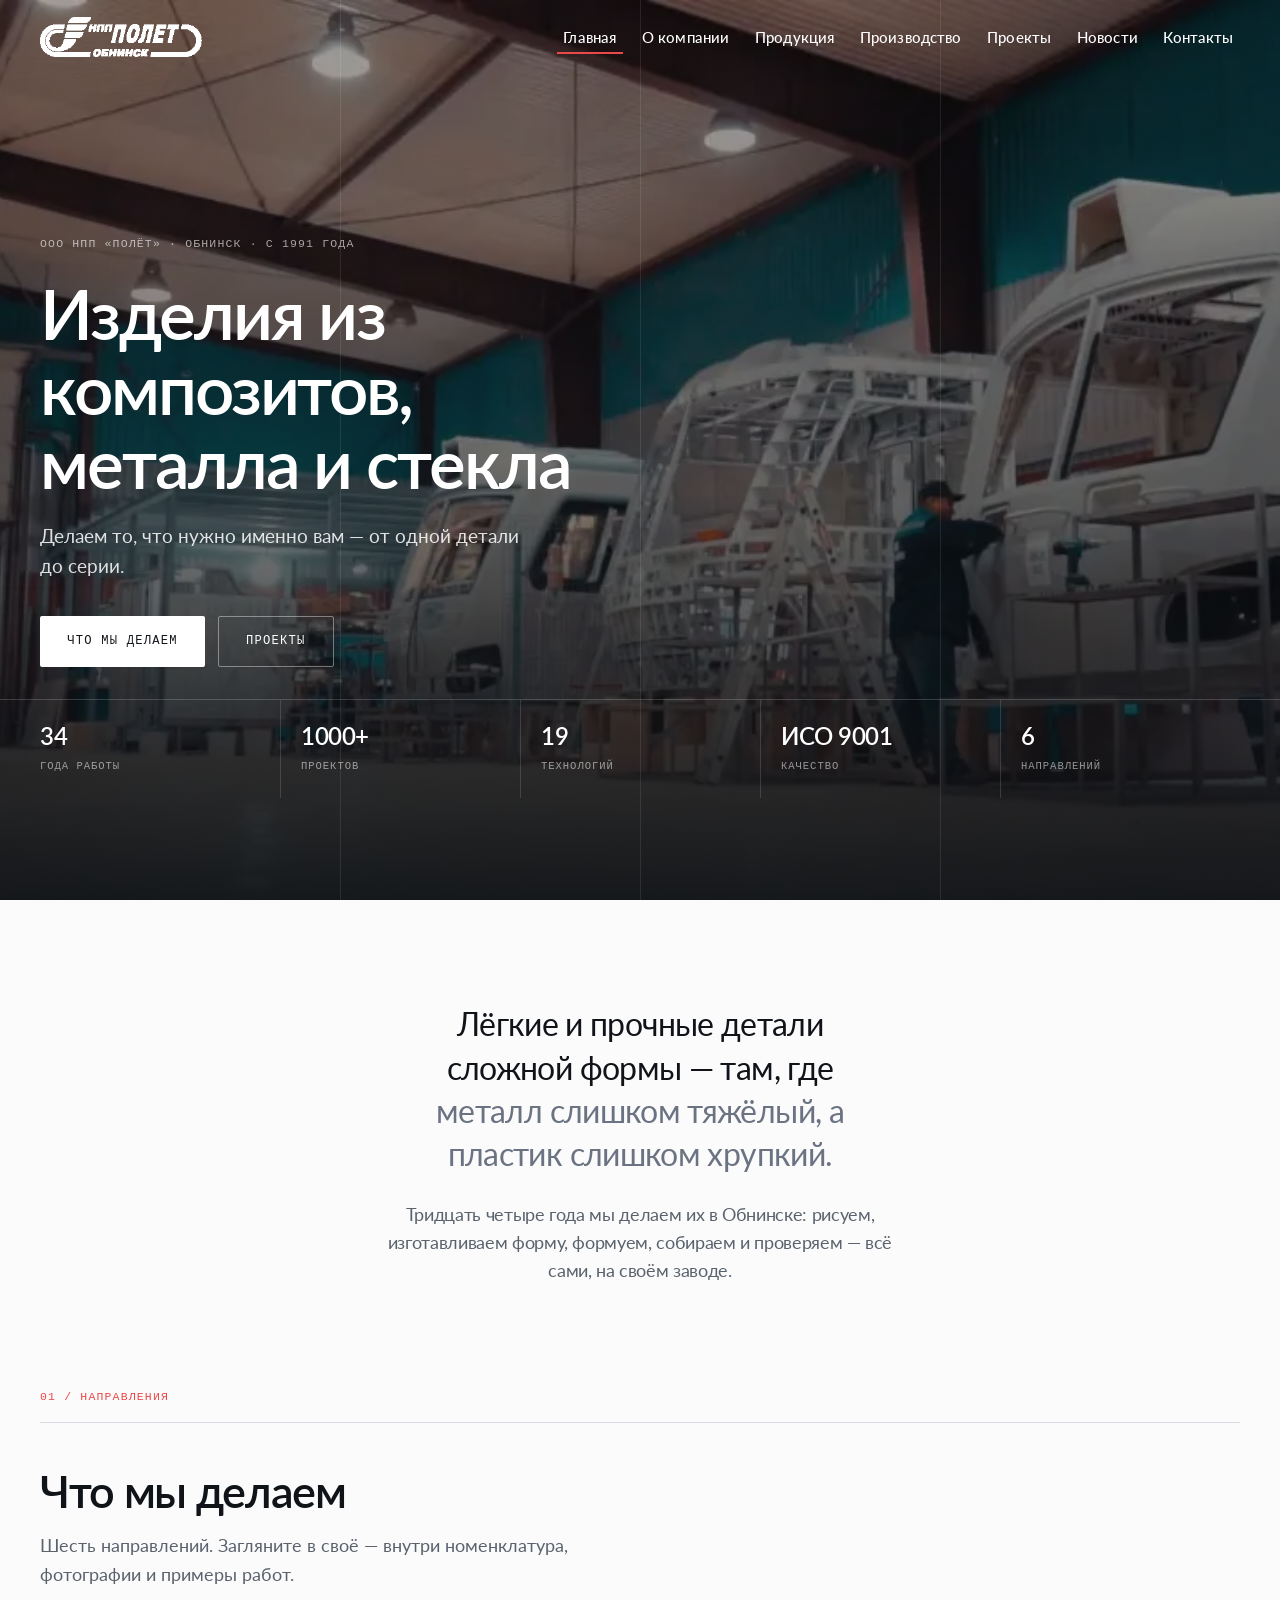
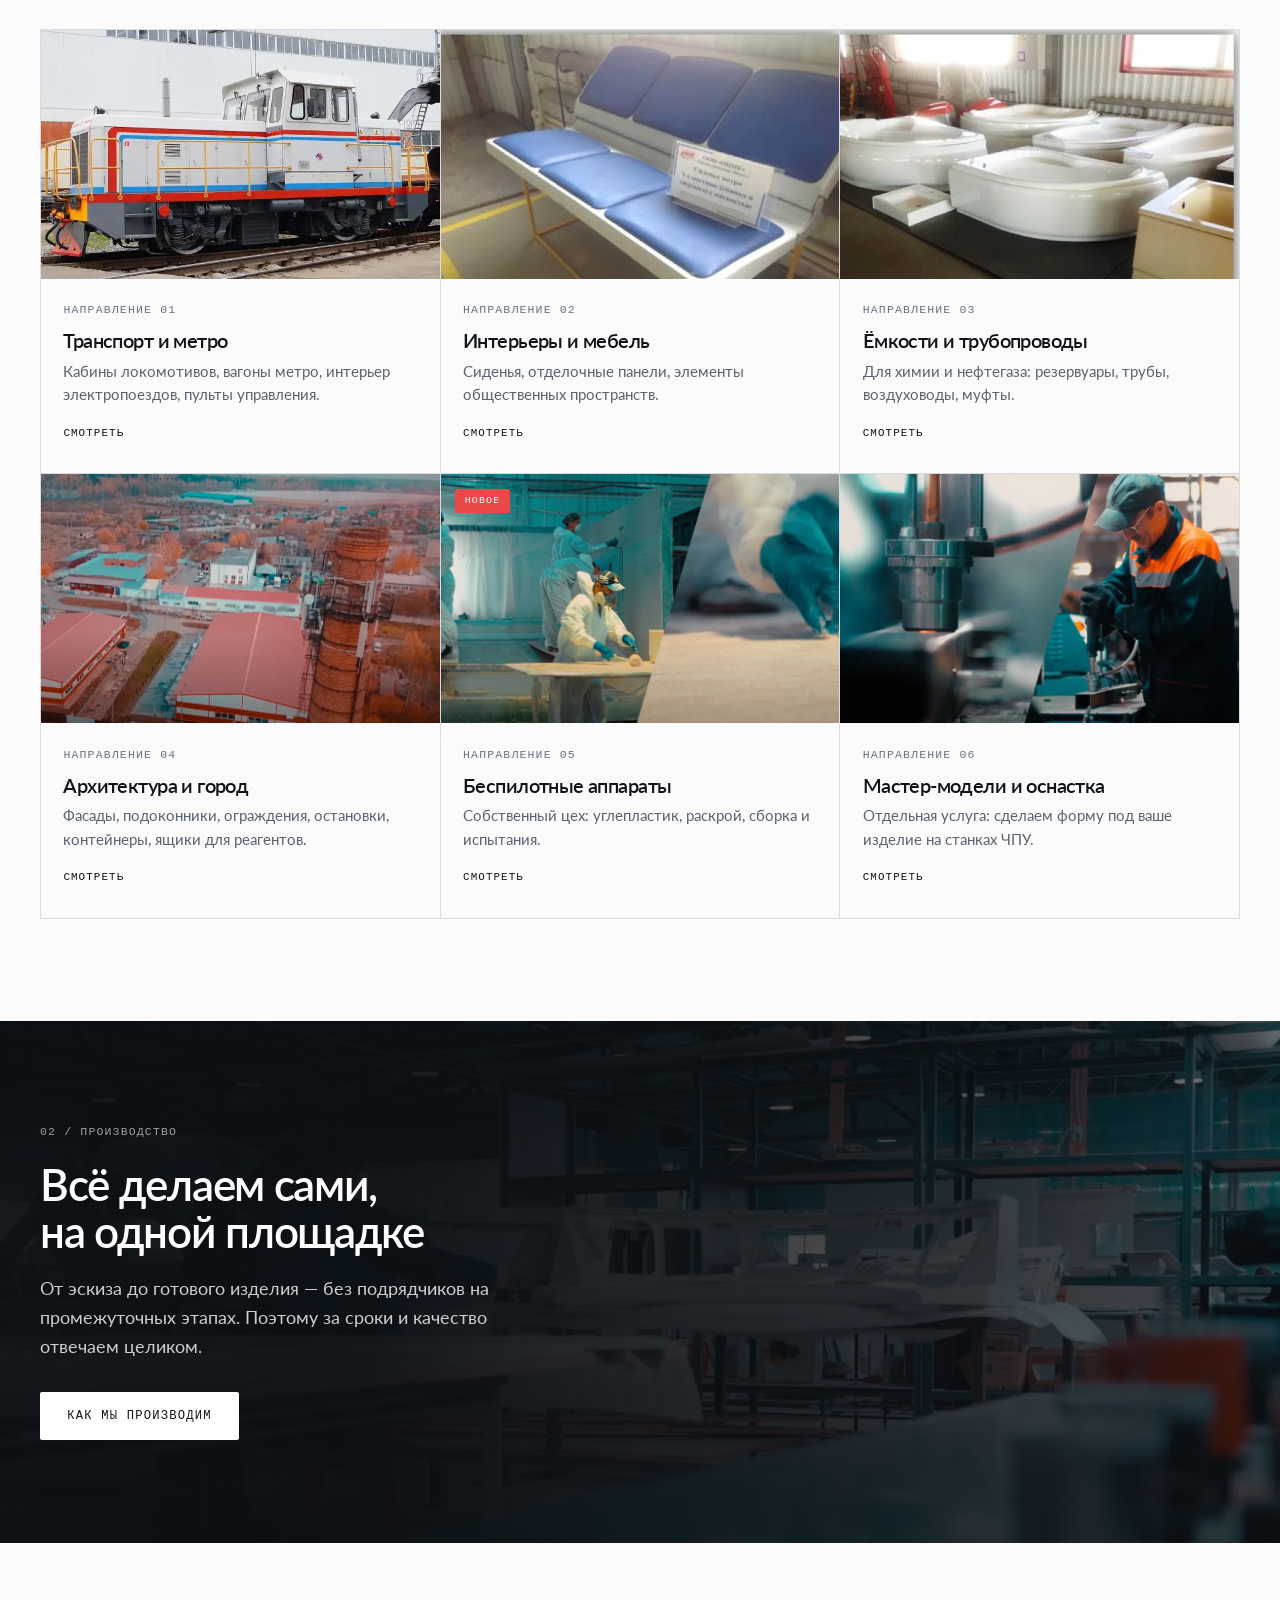
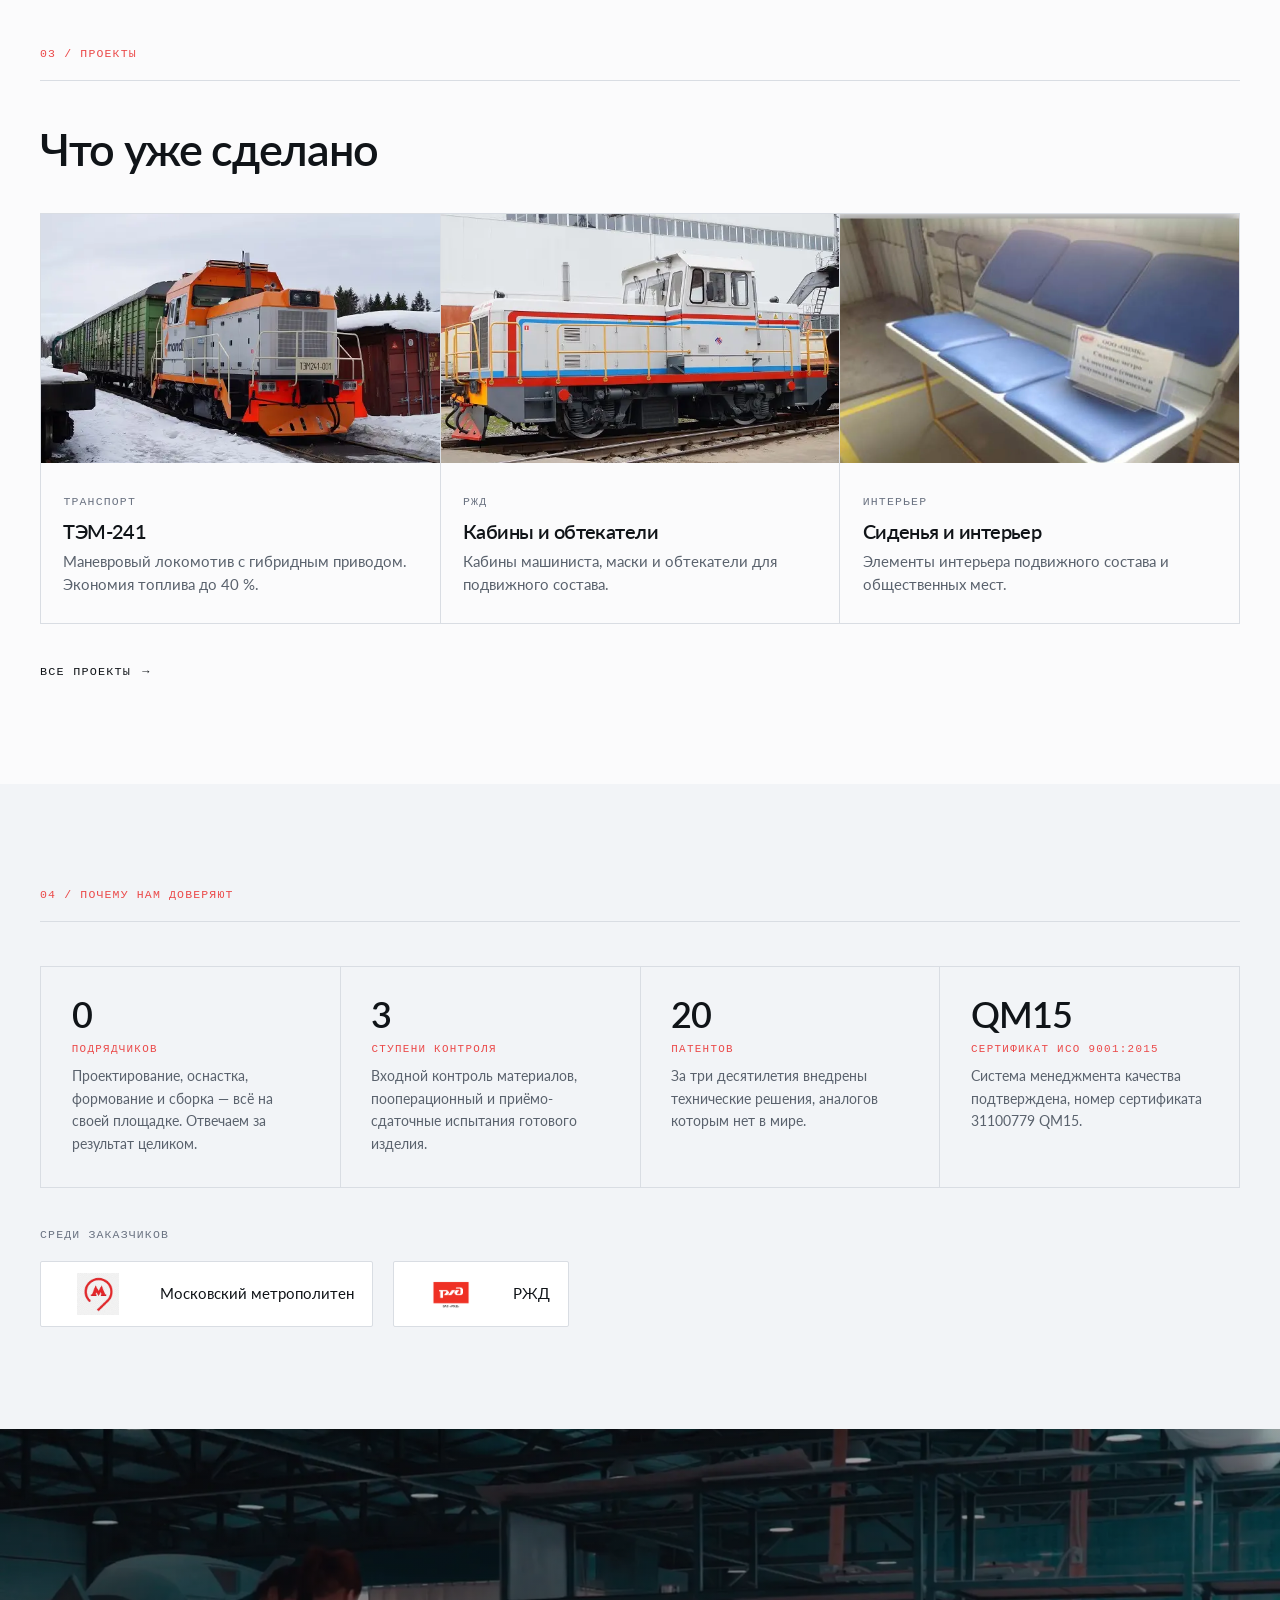
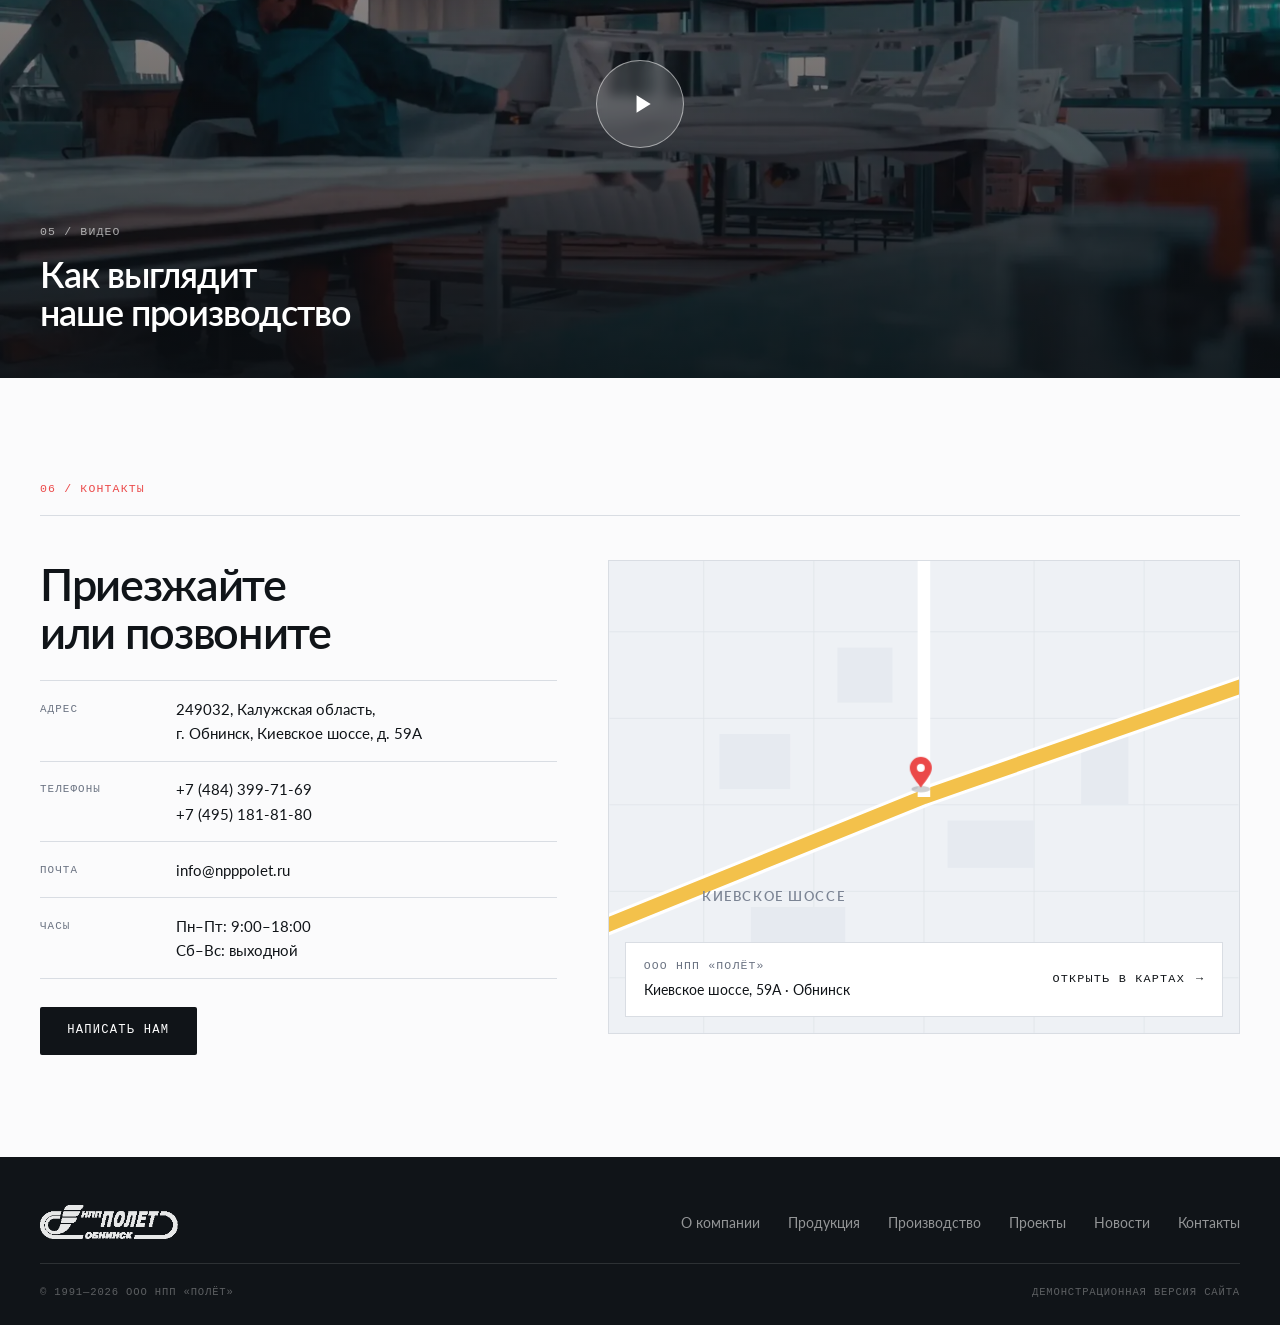
==== commit a079244a: "Закрыть демо-версию от поисковых систем robots.txt с Disallow и meta robots noindex на всех семи стр" ====
--- a/index.html
+++ b/index.html
@@ -5,6 +5,7 @@
 <meta name="viewport" content="width=device-width, initial-scale=1">
 <title>ГП «ПОЛЁТ» — изделия из композитов, металла и стекла</title>
 <meta name="description" content="ООО НПП «ПОЛЁТ», Обнинск. Разработка и производство изделий из композиционных материалов, металла и стекла с 1991 года. Полный цикл на собственной площадке, ИСО 9001:2015.">
+<meta name="robots" content="noindex, nofollow">
 <link rel="icon" href="assets/img/logo.png">
 <link rel="stylesheet" href="site.css">
 </head>
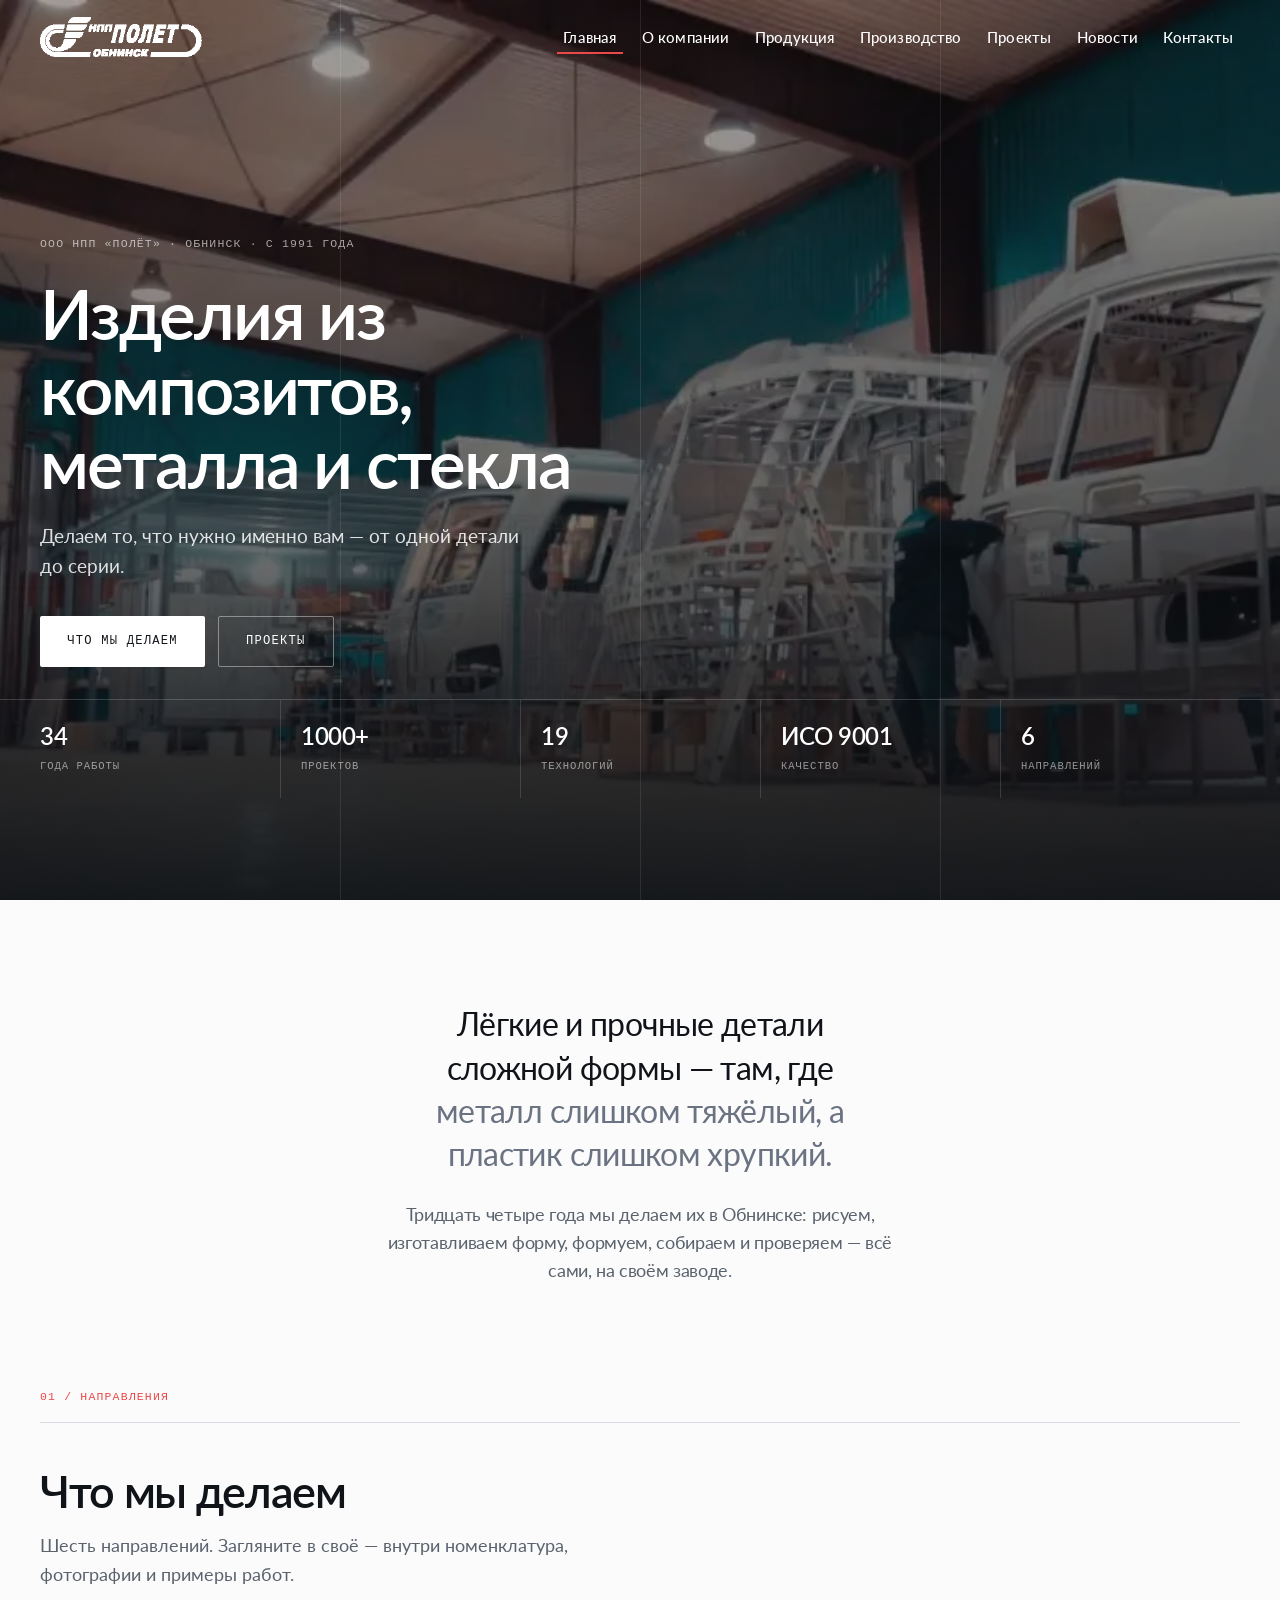
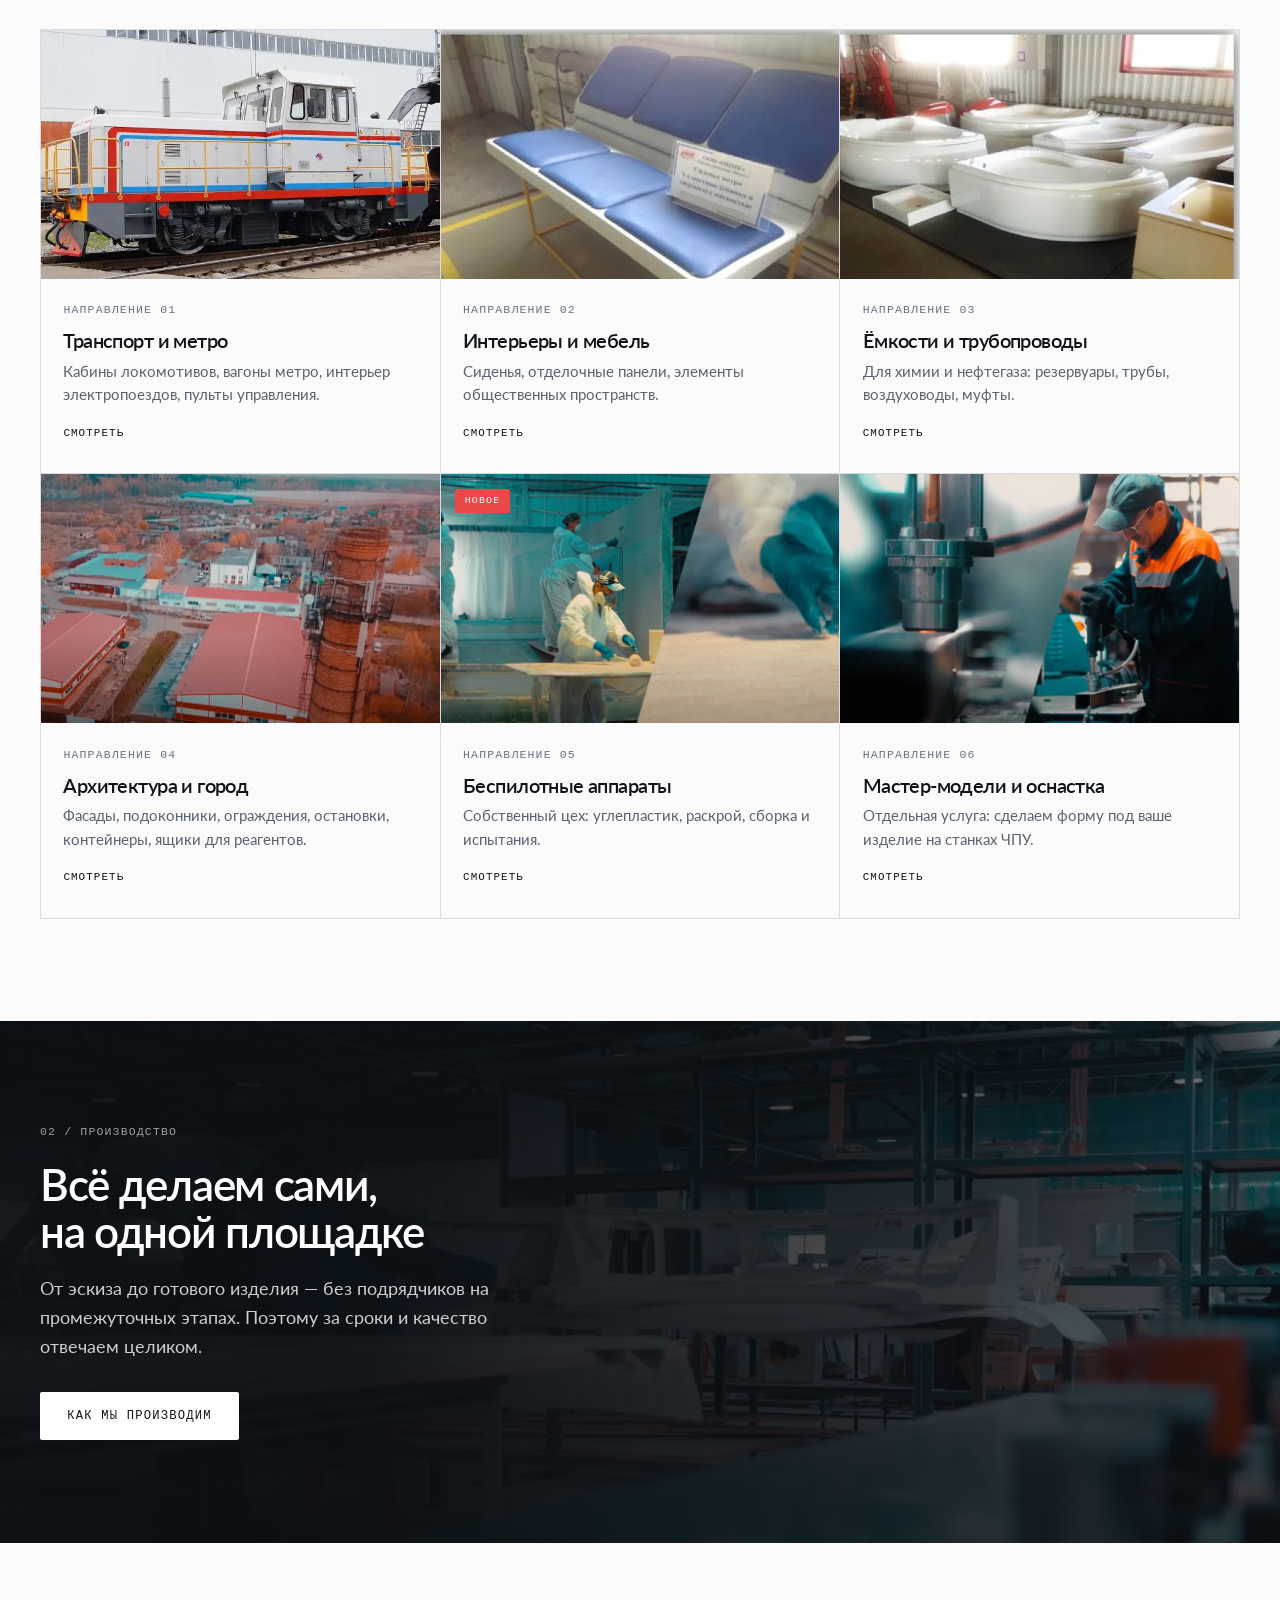
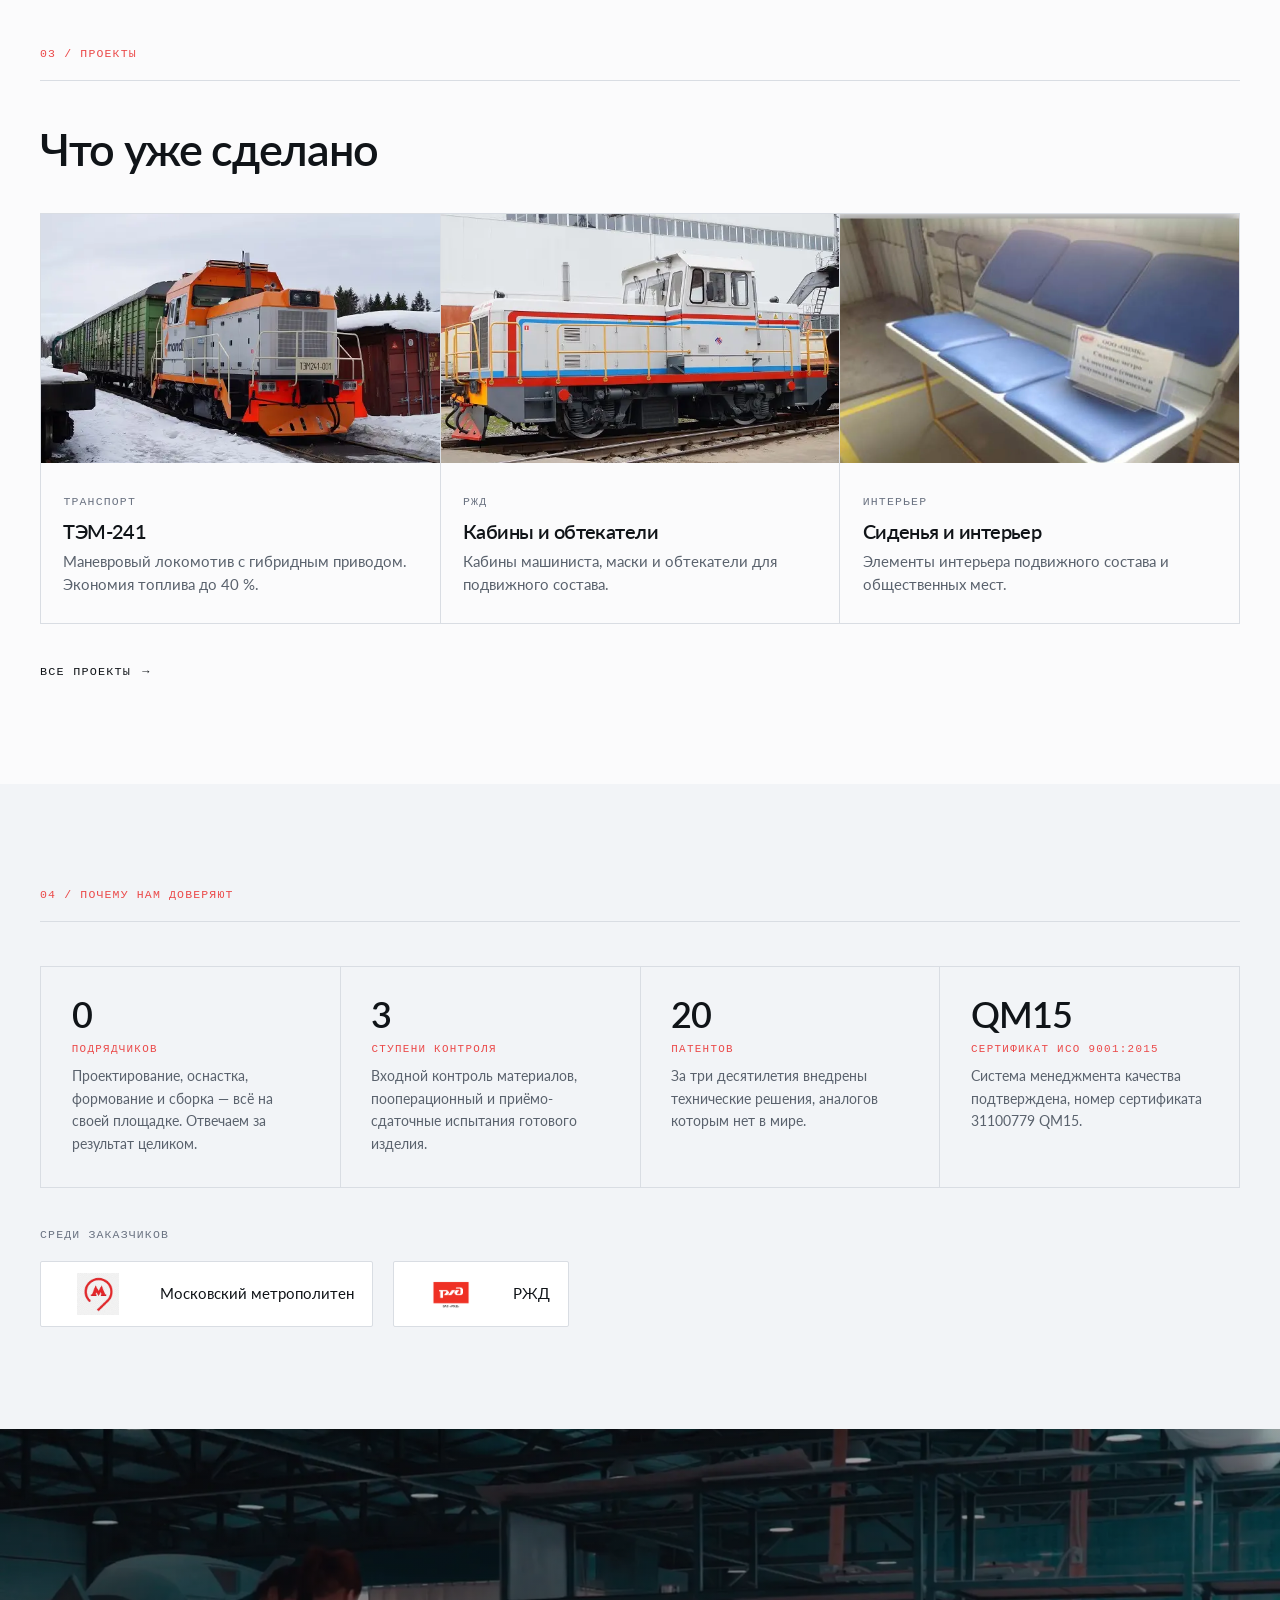
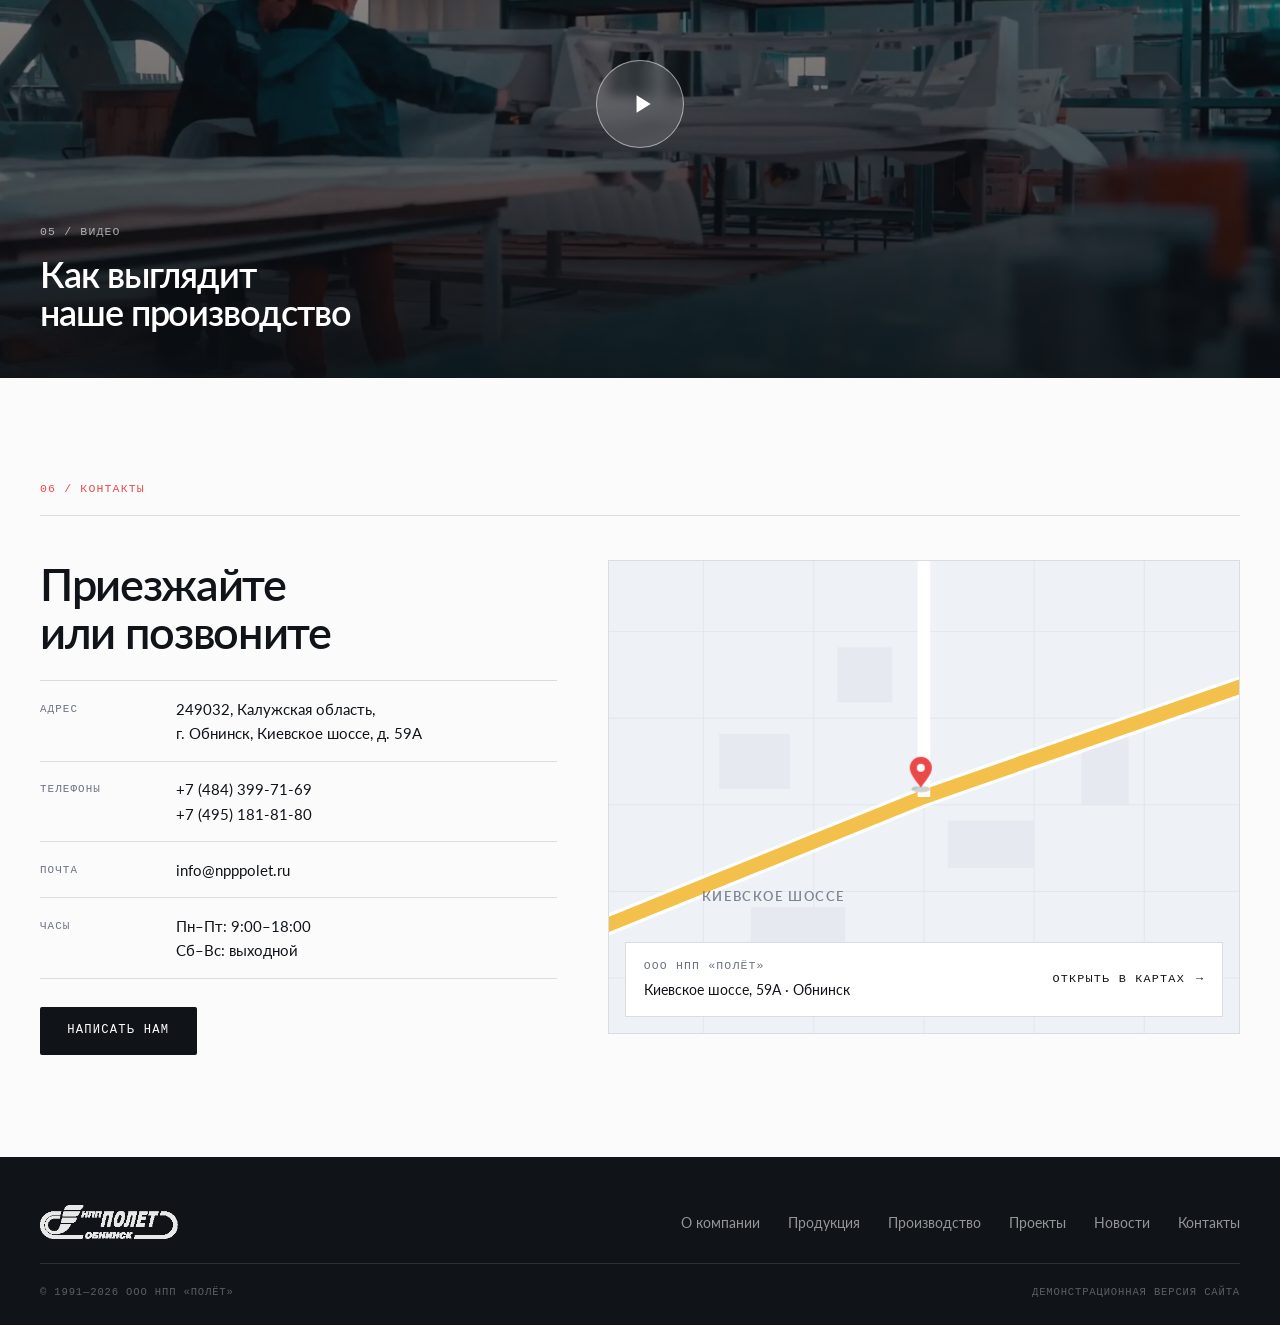
==== commit bebd63a4: "Починить вёрстку на телефоне Главное: в site.css потерялся height:auto для картинок. Без него браузе" ====
--- a/index.html
+++ b/index.html
@@ -256,7 +256,7 @@
             </div>
 
             <div class="map rv rv-1">
-                <svg viewBox="0 0 800 600" role="img" aria-label="Схема проезда: Обнинск, Киевское шоссе, 59А">
+                <svg viewBox="0 0 800 600" preserveAspectRatio="xMidYMid slice" role="img" aria-label="Схема проезда: Обнинск, Киевское шоссе, 59А">
                     <rect width="800" height="600" fill="#eef1f5"/>
                     <g stroke="#dfe4ea" stroke-width="1">
                         <path d="M0 90h800M0 200h800M0 310h800M0 420h800M0 530h800"/>
--- a/site.css
+++ b/site.css
@@ -56,7 +56,10 @@
     -webkit-font-smoothing: antialiased;
 }
 
-img, svg, video { display: block; max-width: 100%; }
+/* height:auto обязателен: у картинок проставлены width/height в HTML,
+   и без него браузер берёт высоту из атрибута — в узкой колонке
+   на телефоне фото растягивается на всю указанную высоту. */
+img, svg, video { display: block; max-width: 100%; height: auto; }
 ul, ol { list-style: none; }
 a { text-decoration: none; color: inherit; }
 button, input, textarea, select { font: inherit; color: inherit; }
@@ -397,6 +400,33 @@
 .tbl .dot { display: inline-block; width: 6px; height: 6px; border-radius: 50%; background: var(--blue); margin-right: .5rem; vertical-align: middle; }
 .tbl .dot.warn { background: var(--red); }
 
+/* На телефоне таблица не помещается: горизонтальный скролл прятал
+   третью колонку, и пользователь об этом не догадывался. Ниже 700px
+   каждая строка становится карточкой с подписями из шапки. */
+@media (max-width: 700px) {
+    .tbl-wrap { overflow-x: visible; border: 0; }
+    .tbl, .tbl tbody, .tbl tr, .tbl td { display: block; width: 100%; }
+    .tbl thead { position: absolute; width: 1px; height: 1px; overflow: hidden; clip: rect(0 0 0 0); white-space: nowrap; }
+    .tbl tr {
+        border: 1px solid var(--line);
+        margin-bottom: .75rem;
+        padding: 1.1rem 1.2rem;
+        background: var(--paper);
+    }
+    .tbl tr:last-child { margin-bottom: 0; }
+    .tbl td { padding: 0; border: 0; }
+    .tbl td.k { font-size: .68rem; margin-bottom: .35rem; }
+    .tbl td.n { font-size: 1.15rem; white-space: normal; margin-bottom: .9rem; }
+    /* Остальные ячейки — с подписью из шапки над значением */
+    .tbl td:not(.k):not(.n) { padding-top: .7rem; margin-top: .7rem; border-top: 1px solid var(--line-2); }
+    .tbl td:not(.k):not(.n)::before {
+        content: attr(data-label);
+        display: block;
+        font-family: var(--mono); font-size: .62rem; letter-spacing: .12em;
+        text-transform: uppercase; color: var(--ink-3); margin-bottom: .3rem;
+    }
+}
+
 /* ==========================================================================
    Каталог направлений
    ========================================================================== */
